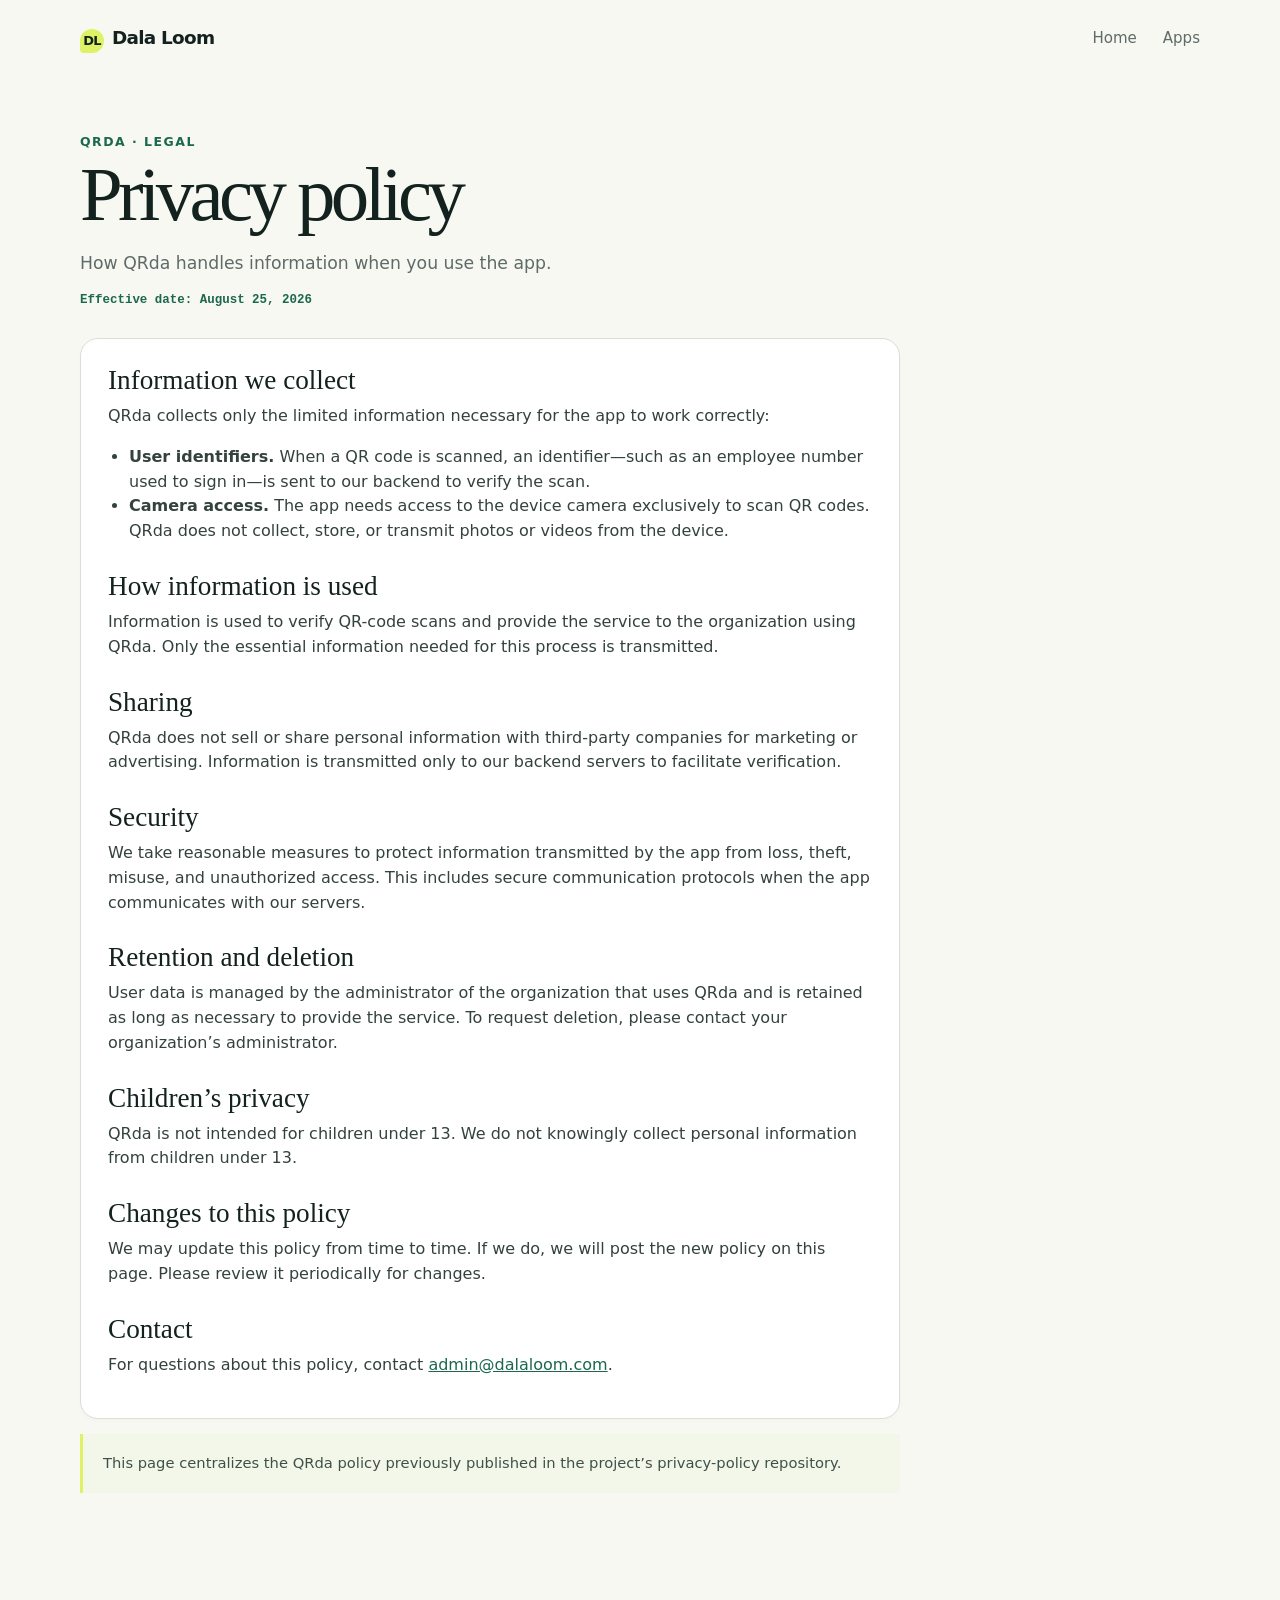
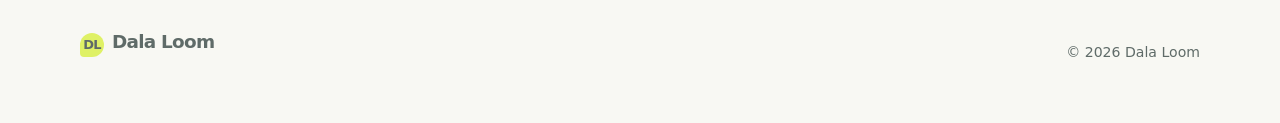
==== apps/qrda/privacy/index.html @ 0f97e1ef "Initial Dala Loom website" ====
<!doctype html><html lang="en"><head><meta charset="utf-8"><meta name="viewport" content="width=device-width,initial-scale=1"><meta name="description" content="QRda privacy policy."><title>QRda Privacy Policy — Dala Loom</title><link rel="stylesheet" href="../../../assets/styles.css"></head><body><div class="wrap"><nav class="nav"><a class="brand" href="/"><span>DL</span>Dala Loom</a><div class="nav-links"><a href="/">Home</a><a href="/apps/">Apps</a></div></nav><main class="privacy"><div class="eyebrow">QRda · Legal</div><h1>Privacy policy</h1><p class="lead">How QRda handles information when you use the app.</p><p class="number">Effective date: August 25, 2026</p><article class="policy-card"><h2>Information we collect</h2><p>QRda collects only the limited information necessary for the app to work correctly:</p><ul><li><strong>User identifiers.</strong> When a QR code is scanned, an identifier—such as an employee number used to sign in—is sent to our backend to verify the scan.</li><li><strong>Camera access.</strong> The app needs access to the device camera exclusively to scan QR codes. QRda does not collect, store, or transmit photos or videos from the device.</li></ul><h2>How information is used</h2><p>Information is used to verify QR-code scans and provide the service to the organization using QRda. Only the essential information needed for this process is transmitted.</p><h2>Sharing</h2><p>QRda does not sell or share personal information with third-party companies for marketing or advertising. Information is transmitted only to our backend servers to facilitate verification.</p><h2>Security</h2><p>We take reasonable measures to protect information transmitted by the app from loss, theft, misuse, and unauthorized access. This includes secure communication protocols when the app communicates with our servers.</p><h2>Retention and deletion</h2><p>User data is managed by the administrator of the organization that uses QRda and is retained as long as necessary to provide the service. To request deletion, please contact your organization’s administrator.</p><h2>Children’s privacy</h2><p>QRda is not intended for children under 13. We do not knowingly collect personal information from children under 13.</p><h2>Changes to this policy</h2><p>We may update this policy from time to time. If we do, we will post the new policy on this page. Please review it periodically for changes.</p><h2>Contact</h2><p>For questions about this policy, contact <span id="privacy-email">our privacy team</span>.</p></article><p class="notice">This page centralizes the QRda policy previously published in the project’s privacy-policy repository.</p></main><footer class="footer"><div class="footer-inner"><a class="brand" href="/"><span>DL</span>Dala Loom</a><p>© 2026 Dala Loom</p></div></footer></div><script>const n=String.fromCharCode(97,100,109,105,110),d=String.fromCharCode(100,97,108,97,108,111,111,109,46,99,111,109),e=n+'@'+d,a=document.createElement('a');a.href='mailto:'+e;a.textContent=e;a.style.cssText='color:#1b684c;text-decoration:underline';document.getElementById('privacy-email').replaceChildren(a);</script></body></html>
---- assets/styles.css ----
:root{--ink:#13221f;--muted:#5f6b68;--paper:#f8f8f3;--line:#d9ded7;--green:#1b684c;--lime:#dff165;--card:#fff;--shadow:0 18px 45px rgba(19,34,31,.08)}*{box-sizing:border-box}html{scroll-behavior:smooth}body{margin:0;background:var(--paper);color:var(--ink);font:16px/1.55 Inter,ui-sans-serif,system-ui,-apple-system,BlinkMacSystemFont,"Segoe UI",sans-serif}a{color:inherit;text-decoration:none}.wrap{width:min(1120px,calc(100% - 40px));margin:auto}.nav{display:flex;align-items:center;justify-content:space-between;padding:24px 0}.brand{font-size:1.15rem;font-weight:800;letter-spacing:-.04em}.brand span{display:inline-grid;place-items:center;width:24px;height:24px;margin-right:8px;border-radius:50% 50% 50% 4px;background:var(--lime);font-size:13px;vertical-align:-1px}.nav-links{display:flex;gap:26px;color:var(--muted);font-size:.94rem}.nav-links a:hover,.nav-links a[aria-current=page]{color:var(--green)}.eyebrow{color:var(--green);font-size:.78rem;font-weight:800;letter-spacing:.12em;text-transform:uppercase}.hero{padding:90px 0 110px}.hero-grid{display:grid;grid-template-columns:1.15fr .85fr;gap:60px;align-items:end}.hero h1{max-width:760px;margin:16px 0 24px;font-family:Georgia,serif;font-size:clamp(3.25rem,7vw,6.6rem);font-weight:400;letter-spacing:-.065em;line-height:.95}.hero p{max-width:580px;color:var(--muted);font-size:1.13rem}.mark{min-height:330px;position:relative;overflow:hidden;border-radius:28px;background:var(--green)}.mark:before,.mark:after{position:absolute;content:"";border:1px solid rgba(255,255,255,.42);border-radius:50%}.mark:before{width:370px;height:370px;right:-85px;top:-105px}.mark:after{width:260px;height:260px;left:-80px;bottom:-130px}.mark i{position:absolute;right:39px;bottom:35px;color:var(--lime);font:400 9rem/.8 Georgia,serif}.button{display:inline-flex;align-items:center;gap:10px;margin-top:18px;padding:12px 18px;border-radius:999px;background:var(--green);color:white;font-weight:700;font-size:.92rem}.button:hover{background:#11523a}.section{padding:82px 0;border-top:1px solid var(--line)}.section-head{display:flex;justify-content:space-between;gap:30px;align-items:baseline;margin-bottom:34px}.section h2{margin:8px 0 0;font:400 clamp(2.25rem,4vw,3.5rem)/1 Georgia,serif;letter-spacing:-.05em}.section-intro{max-width:390px;color:var(--muted)}.values{display:grid;grid-template-columns:repeat(3,1fr);gap:18px}.value,.product,.policy-card{background:var(--card);border:1px solid var(--line);border-radius:18px;padding:27px;box-shadow:0 2px 5px rgba(20,30,20,.02)}.value b{display:block;margin-bottom:8px;font-size:1.08rem}.value p,.product p{margin:0;color:var(--muted)}.number{color:var(--green);font:700 .78rem/1 monospace}.product-grid{display:grid;grid-template-columns:repeat(2,1fr);gap:18px}.product{min-height:280px;display:flex;flex-direction:column;justify-content:space-between}.product.featured{background:var(--green);color:white}.product.featured p{color:#d4e2dc}.product .tag{font-size:.78rem;font-weight:800;letter-spacing:.08em;text-transform:uppercase;color:var(--green)}.featured .tag{color:var(--lime)}.product h3{margin:12px 0 8px;font:400 2.4rem/1 Georgia,serif;letter-spacing:-.05em}.arrow{font-size:1.5rem}.footer{padding:30px 0 45px;color:var(--muted);font-size:.88rem}.footer-inner{display:flex;justify-content:space-between;gap:20px}.page-head{padding:65px 0 58px;border-top:1px solid var(--line)}.page-head h1{margin:10px 0 0;font:400 clamp(3rem,6vw,5rem)/.95 Georgia,serif;letter-spacing:-.06em}.page-head p{max-width:600px;color:var(--muted);font-size:1.08rem}.product-page{padding:65px 0 90px}.product-lead{display:grid;grid-template-columns:1.1fr .9fr;gap:40px;padding:42px;border-radius:24px;background:var(--green);color:white}.product-lead h1{font:400 clamp(3rem,6vw,5.5rem)/.88 Georgia,serif;letter-spacing:-.07em;margin:13px 0}.product-lead p{max-width:460px;color:#d8e5df}.fact{border-top:1px solid rgba(255,255,255,.3);padding:14px 0}.fact span{display:block;color:var(--lime);font-size:.76rem;font-weight:800;letter-spacing:.1em;text-transform:uppercase}.fact b{font-size:1.03rem}.privacy{padding:55px 0 90px;max-width:820px}.privacy h1{margin:8px 0;font:400 clamp(3rem,6vw,5rem)/.95 Georgia,serif;letter-spacing:-.06em}.privacy .lead{color:var(--muted);font-size:1.08rem}.policy-card{margin-top:32px}.policy-card h2{margin:28px 0 8px;font:400 1.7rem/1.1 Georgia,serif}.policy-card h2:first-child{margin-top:0}.policy-card p{margin:0 0 14px;color:#34423e}.policy-card ul{padding-left:21px;color:#34423e}.notice{padding:18px 20px;border-left:3px solid var(--lime);background:#f3f7e9;color:#405049;font-size:.92rem}@media(max-width:720px){.wrap{width:min(100% - 32px,1120px)}.nav{padding:18px 0}.nav-links{gap:14px;font-size:.83rem}.hero{padding:60px 0 72px}.hero-grid,.product-lead{grid-template-columns:1fr;gap:30px}.mark{min-height:220px}.values,.product-grid{grid-template-columns:1fr}.section{padding:58px 0}.section-head{display:block}.footer-inner{display:block}.footer-inner p{margin:4px 0}.product-lead{padding:28px}.page-head{padding:50px 0}.privacy{padding-top:40px}}
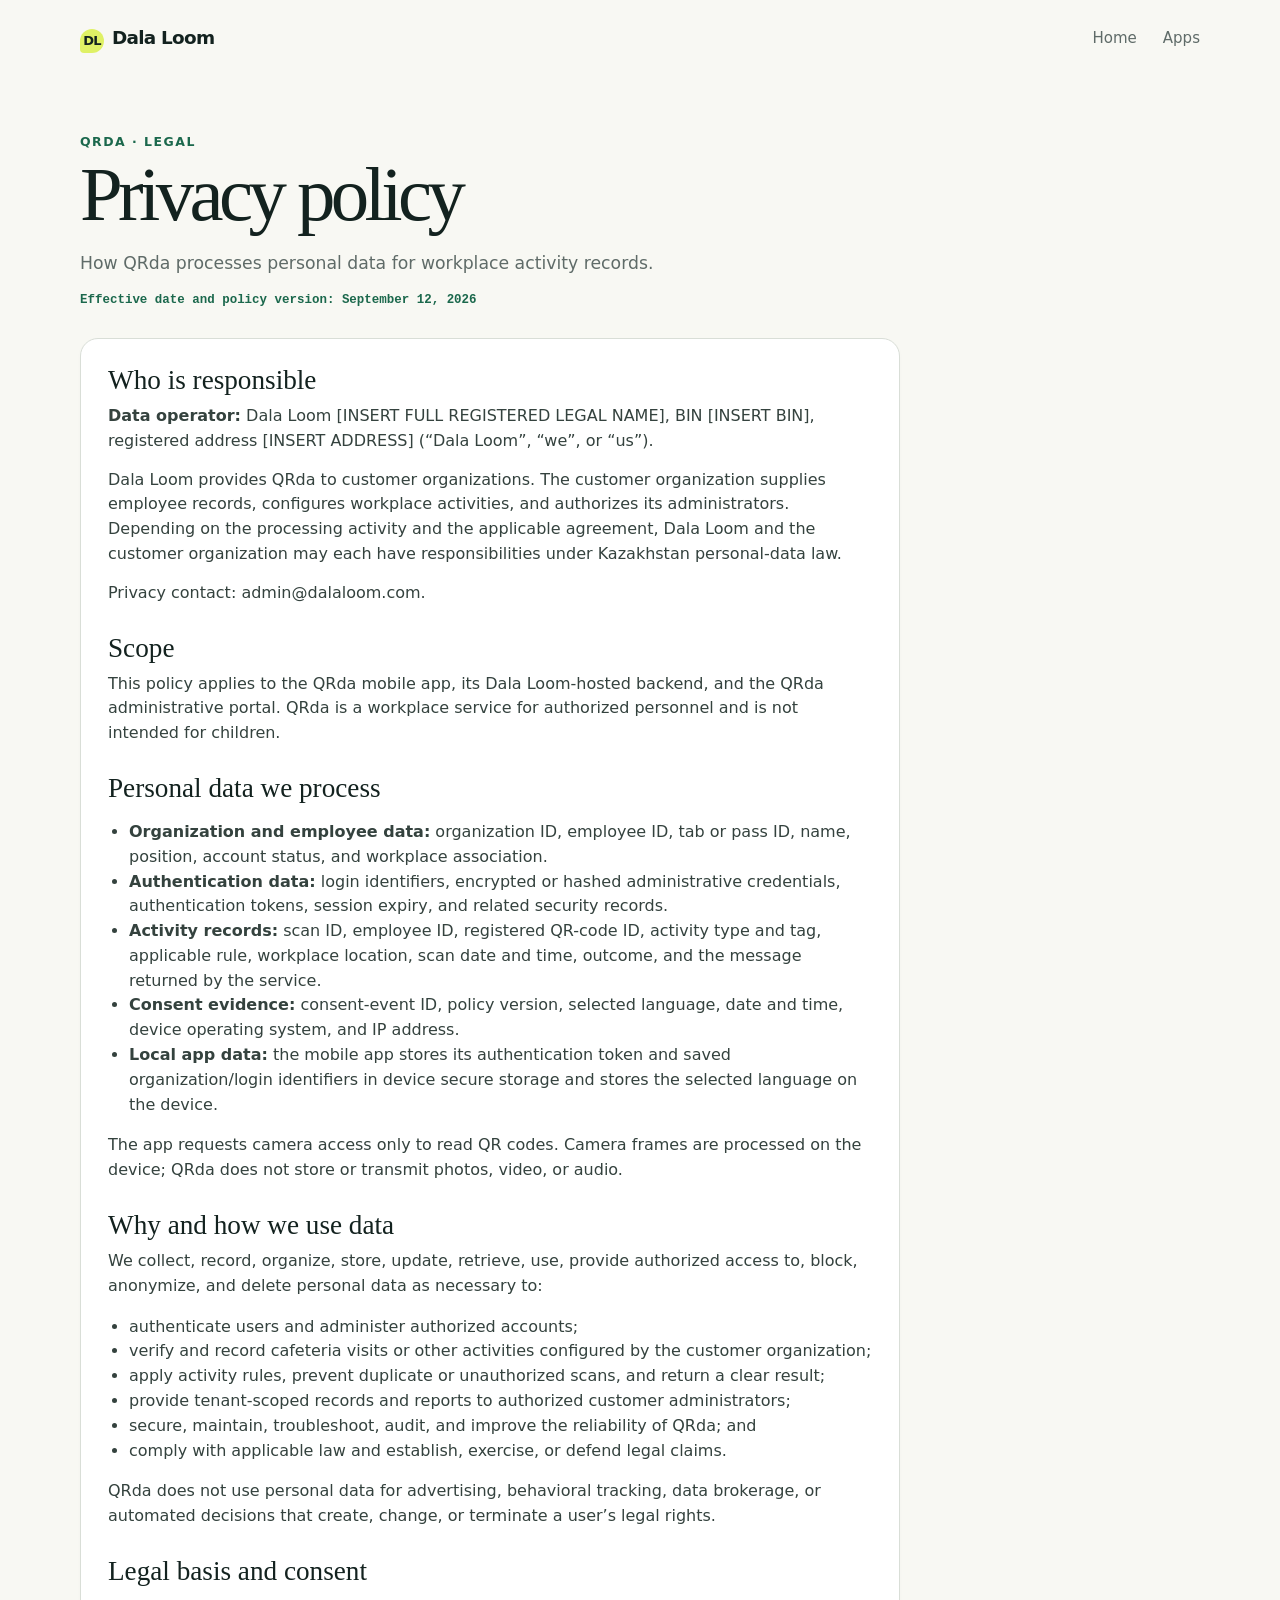
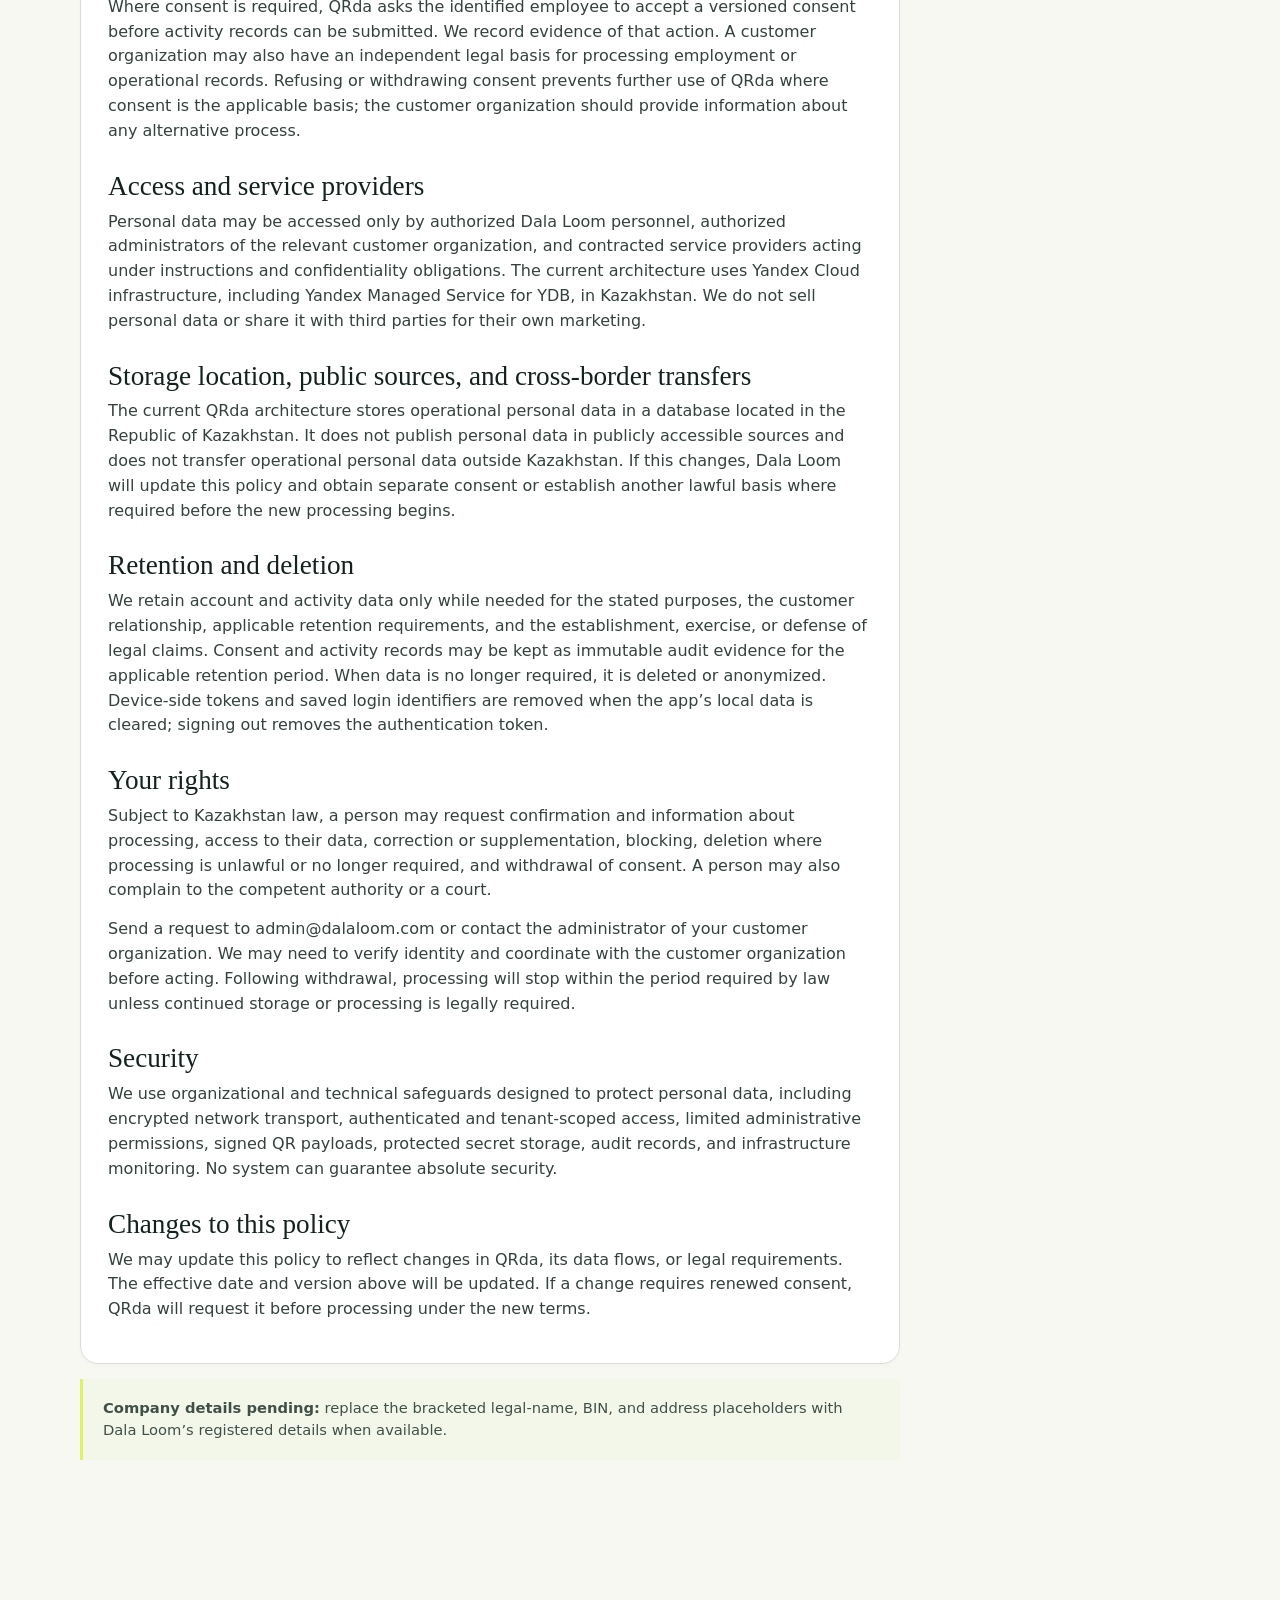
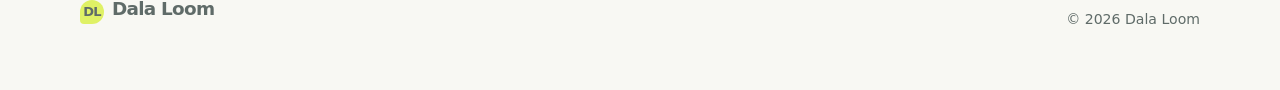
==== commit 5fcd7a56: "Update QRda privacy policy for Dala Loom" ====
--- a/apps/qrda/privacy/index.html
+++ b/apps/qrda/privacy/index.html
@@ -1 +1,81 @@
-<!doctype html><html lang="en"><head><meta charset="utf-8"><meta name="viewport" content="width=device-width,initial-scale=1"><meta name="description" content="QRda privacy policy."><title>QRda Privacy Policy — Dala Loom</title><link rel="stylesheet" href="../../../assets/styles.css"></head><body><div class="wrap"><nav class="nav"><a class="brand" href="/"><span>DL</span>Dala Loom</a><div class="nav-links"><a href="/">Home</a><a href="/apps/">Apps</a></div></nav><main class="privacy"><div class="eyebrow">QRda · Legal</div><h1>Privacy policy</h1><p class="lead">How QRda handles information when you use the app.</p><p class="number">Effective date: August 25, 2026</p><article class="policy-card"><h2>Information we collect</h2><p>QRda collects only the limited information necessary for the app to work correctly:</p><ul><li><strong>User identifiers.</strong> When a QR code is scanned, an identifier—such as an employee number used to sign in—is sent to our backend to verify the scan.</li><li><strong>Camera access.</strong> The app needs access to the device camera exclusively to scan QR codes. QRda does not collect, store, or transmit photos or videos from the device.</li></ul><h2>How information is used</h2><p>Information is used to verify QR-code scans and provide the service to the organization using QRda. Only the essential information needed for this process is transmitted.</p><h2>Sharing</h2><p>QRda does not sell or share personal information with third-party companies for marketing or advertising. Information is transmitted only to our backend servers to facilitate verification.</p><h2>Security</h2><p>We take reasonable measures to protect information transmitted by the app from loss, theft, misuse, and unauthorized access. This includes secure communication protocols when the app communicates with our servers.</p><h2>Retention and deletion</h2><p>User data is managed by the administrator of the organization that uses QRda and is retained as long as necessary to provide the service. To request deletion, please contact your organization’s administrator.</p><h2>Children’s privacy</h2><p>QRda is not intended for children under 13. We do not knowingly collect personal information from children under 13.</p><h2>Changes to this policy</h2><p>We may update this policy from time to time. If we do, we will post the new policy on this page. Please review it periodically for changes.</p><h2>Contact</h2><p>For questions about this policy, contact <span id="privacy-email">our privacy team</span>.</p></article><p class="notice">This page centralizes the QRda policy previously published in the project’s privacy-policy repository.</p></main><footer class="footer"><div class="footer-inner"><a class="brand" href="/"><span>DL</span>Dala Loom</a><p>© 2026 Dala Loom</p></div></footer></div><script>const n=String.fromCharCode(97,100,109,105,110),d=String.fromCharCode(100,97,108,97,108,111,111,109,46,99,111,109),e=n+'@'+d,a=document.createElement('a');a.href='mailto:'+e;a.textContent=e;a.style.cssText='color:#1b684c;text-decoration:underline';document.getElementById('privacy-email').replaceChildren(a);</script></body></html>
+<!doctype html>
+<html lang="en">
+<head>
+  <meta charset="utf-8">
+  <meta name="viewport" content="width=device-width,initial-scale=1">
+  <meta name="description" content="QRda privacy policy.">
+  <title>QRda Privacy Policy — Dala Loom</title>
+  <link rel="stylesheet" href="../../../assets/styles.css">
+</head>
+<body>
+  <div class="wrap">
+    <nav class="nav">
+      <a class="brand" href="/"><span>DL</span>Dala Loom</a>
+      <div class="nav-links"><a href="/">Home</a><a href="/apps/">Apps</a></div>
+    </nav>
+    <main class="privacy">
+      <div class="eyebrow">QRda · Legal</div>
+      <h1>Privacy policy</h1>
+      <p class="lead">How QRda processes personal data for workplace activity records.</p>
+      <p class="number">Effective date and policy version: September 12, 2026</p>
+      <article class="policy-card">
+        <h2>Who is responsible</h2>
+        <p><strong>Data operator:</strong> Dala Loom [INSERT FULL REGISTERED LEGAL NAME], BIN [INSERT BIN], registered address [INSERT ADDRESS] (“Dala Loom”, “we”, or “us”).</p>
+        <p>Dala Loom provides QRda to customer organizations. The customer organization supplies employee records, configures workplace activities, and authorizes its administrators. Depending on the processing activity and the applicable agreement, Dala Loom and the customer organization may each have responsibilities under Kazakhstan personal-data law.</p>
+        <p>Privacy contact: <a href="mailto:admin@dalaloom.com">admin@dalaloom.com</a>.</p>
+
+        <h2>Scope</h2>
+        <p>This policy applies to the QRda mobile app, its Dala Loom-hosted backend, and the QRda administrative portal. QRda is a workplace service for authorized personnel and is not intended for children.</p>
+
+        <h2>Personal data we process</h2>
+        <ul>
+          <li><strong>Organization and employee data:</strong> organization ID, employee ID, tab or pass ID, name, position, account status, and workplace association.</li>
+          <li><strong>Authentication data:</strong> login identifiers, encrypted or hashed administrative credentials, authentication tokens, session expiry, and related security records.</li>
+          <li><strong>Activity records:</strong> scan ID, employee ID, registered QR-code ID, activity type and tag, applicable rule, workplace location, scan date and time, outcome, and the message returned by the service.</li>
+          <li><strong>Consent evidence:</strong> consent-event ID, policy version, selected language, date and time, device operating system, and IP address.</li>
+          <li><strong>Local app data:</strong> the mobile app stores its authentication token and saved organization/login identifiers in device secure storage and stores the selected language on the device.</li>
+        </ul>
+        <p>The app requests camera access only to read QR codes. Camera frames are processed on the device; QRda does not store or transmit photos, video, or audio.</p>
+
+        <h2>Why and how we use data</h2>
+        <p>We collect, record, organize, store, update, retrieve, use, provide authorized access to, block, anonymize, and delete personal data as necessary to:</p>
+        <ul>
+          <li>authenticate users and administer authorized accounts;</li>
+          <li>verify and record cafeteria visits or other activities configured by the customer organization;</li>
+          <li>apply activity rules, prevent duplicate or unauthorized scans, and return a clear result;</li>
+          <li>provide tenant-scoped records and reports to authorized customer administrators;</li>
+          <li>secure, maintain, troubleshoot, audit, and improve the reliability of QRda; and</li>
+          <li>comply with applicable law and establish, exercise, or defend legal claims.</li>
+        </ul>
+        <p>QRda does not use personal data for advertising, behavioral tracking, data brokerage, or automated decisions that create, change, or terminate a user’s legal rights.</p>
+
+        <h2>Legal basis and consent</h2>
+        <p>Where consent is required, QRda asks the identified employee to accept a versioned consent before activity records can be submitted. We record evidence of that action. A customer organization may also have an independent legal basis for processing employment or operational records. Refusing or withdrawing consent prevents further use of QRda where consent is the applicable basis; the customer organization should provide information about any alternative process.</p>
+
+        <h2>Access and service providers</h2>
+        <p>Personal data may be accessed only by authorized Dala Loom personnel, authorized administrators of the relevant customer organization, and contracted service providers acting under instructions and confidentiality obligations. The current architecture uses Yandex Cloud infrastructure, including Yandex Managed Service for YDB, in Kazakhstan. We do not sell personal data or share it with third parties for their own marketing.</p>
+
+        <h2>Storage location, public sources, and cross-border transfers</h2>
+        <p>The current QRda architecture stores operational personal data in a database located in the Republic of Kazakhstan. It does not publish personal data in publicly accessible sources and does not transfer operational personal data outside Kazakhstan. If this changes, Dala Loom will update this policy and obtain separate consent or establish another lawful basis where required before the new processing begins.</p>
+
+        <h2>Retention and deletion</h2>
+        <p>We retain account and activity data only while needed for the stated purposes, the customer relationship, applicable retention requirements, and the establishment, exercise, or defense of legal claims. Consent and activity records may be kept as immutable audit evidence for the applicable retention period. When data is no longer required, it is deleted or anonymized. Device-side tokens and saved login identifiers are removed when the app’s local data is cleared; signing out removes the authentication token.</p>
+
+        <h2>Your rights</h2>
+        <p>Subject to Kazakhstan law, a person may request confirmation and information about processing, access to their data, correction or supplementation, blocking, deletion where processing is unlawful or no longer required, and withdrawal of consent. A person may also complain to the competent authority or a court.</p>
+        <p>Send a request to <a href="mailto:admin@dalaloom.com">admin@dalaloom.com</a> or contact the administrator of your customer organization. We may need to verify identity and coordinate with the customer organization before acting. Following withdrawal, processing will stop within the period required by law unless continued storage or processing is legally required.</p>
+
+        <h2>Security</h2>
+        <p>We use organizational and technical safeguards designed to protect personal data, including encrypted network transport, authenticated and tenant-scoped access, limited administrative permissions, signed QR payloads, protected secret storage, audit records, and infrastructure monitoring. No system can guarantee absolute security.</p>
+
+        <h2>Changes to this policy</h2>
+        <p>We may update this policy to reflect changes in QRda, its data flows, or legal requirements. The effective date and version above will be updated. If a change requires renewed consent, QRda will request it before processing under the new terms.</p>
+      </article>
+      <p class="notice"><strong>Company details pending:</strong> replace the bracketed legal-name, BIN, and address placeholders with Dala Loom’s registered details when available.</p>
+    </main>
+    <footer class="footer">
+      <div class="footer-inner"><a class="brand" href="/"><span>DL</span>Dala Loom</a><p>© 2026 Dala Loom</p></div>
+    </footer>
+  </div>
+</body>
+</html>
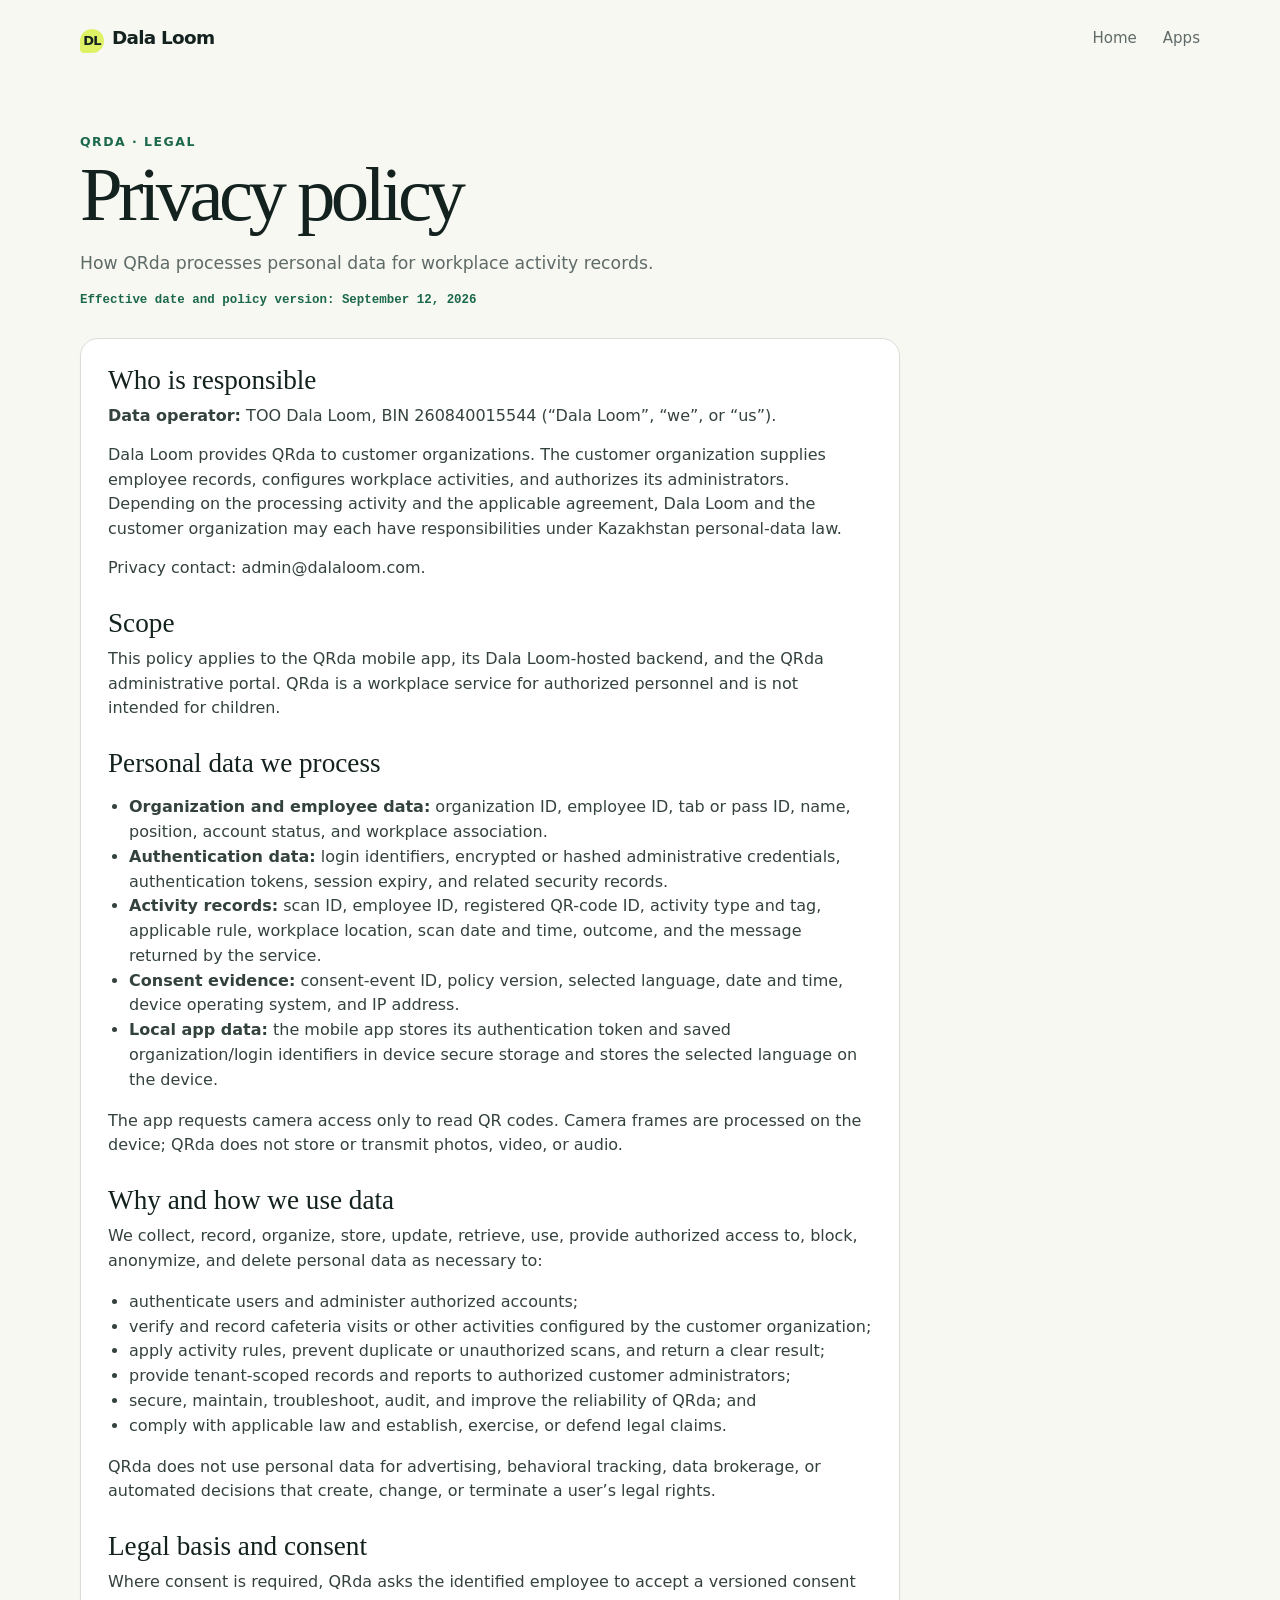
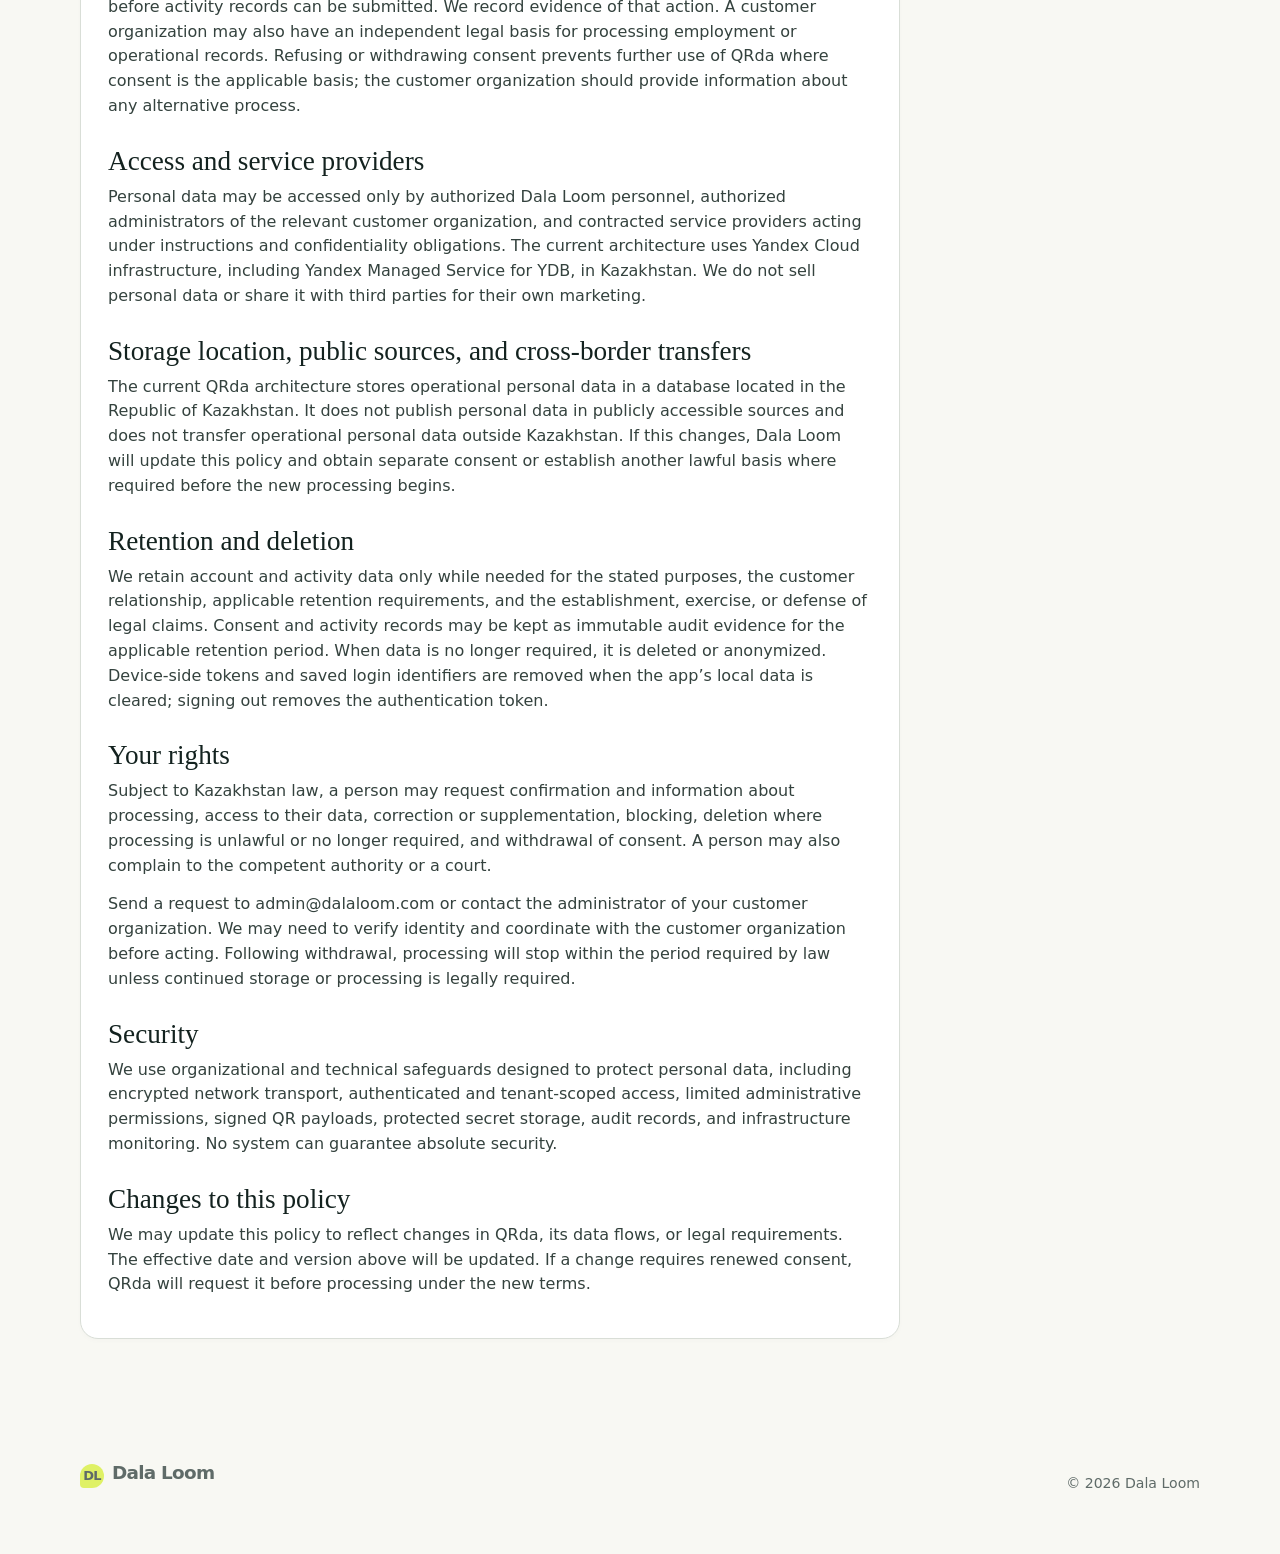
==== commit 2d5e723e: "Add Dala Loom legal details to QRda policy" ====
--- a/apps/qrda/privacy/index.html
+++ b/apps/qrda/privacy/index.html
@@ -20,7 +20,7 @@
       <p class="number">Effective date and policy version: September 12, 2026</p>
       <article class="policy-card">
         <h2>Who is responsible</h2>
-        <p><strong>Data operator:</strong> Dala Loom [INSERT FULL REGISTERED LEGAL NAME], BIN [INSERT BIN], registered address [INSERT ADDRESS] (“Dala Loom”, “we”, or “us”).</p>
+        <p><strong>Data operator:</strong> ТОО Dala Loom, BIN 260840015544 (“Dala Loom”, “we”, or “us”).</p>
         <p>Dala Loom provides QRda to customer organizations. The customer organization supplies employee records, configures workplace activities, and authorizes its administrators. Depending on the processing activity and the applicable agreement, Dala Loom and the customer organization may each have responsibilities under Kazakhstan personal-data law.</p>
         <p>Privacy contact: <a href="mailto:admin@dalaloom.com">admin@dalaloom.com</a>.</p>
 
@@ -71,7 +71,6 @@
         <h2>Changes to this policy</h2>
         <p>We may update this policy to reflect changes in QRda, its data flows, or legal requirements. The effective date and version above will be updated. If a change requires renewed consent, QRda will request it before processing under the new terms.</p>
       </article>
-      <p class="notice"><strong>Company details pending:</strong> replace the bracketed legal-name, BIN, and address placeholders with Dala Loom’s registered details when available.</p>
     </main>
     <footer class="footer">
       <div class="footer-inner"><a class="brand" href="/"><span>DL</span>Dala Loom</a><p>© 2026 Dala Loom</p></div>
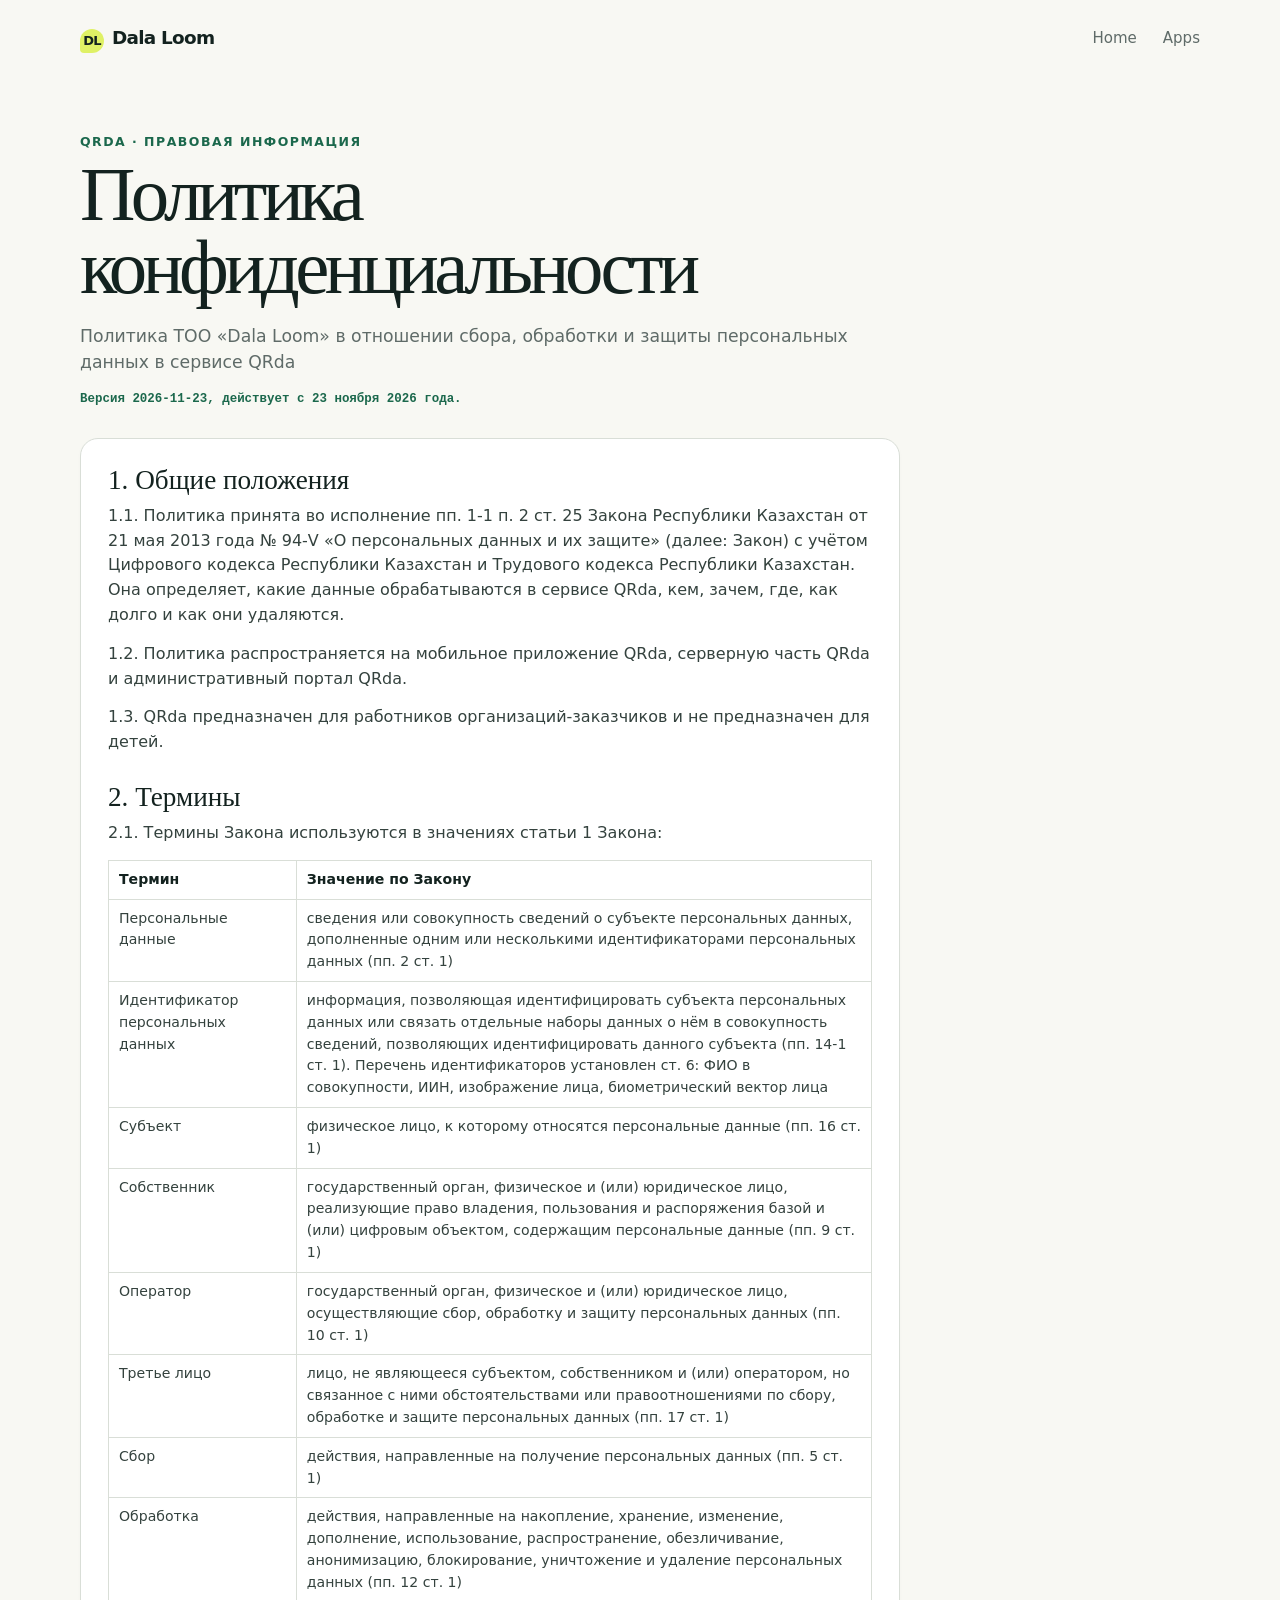
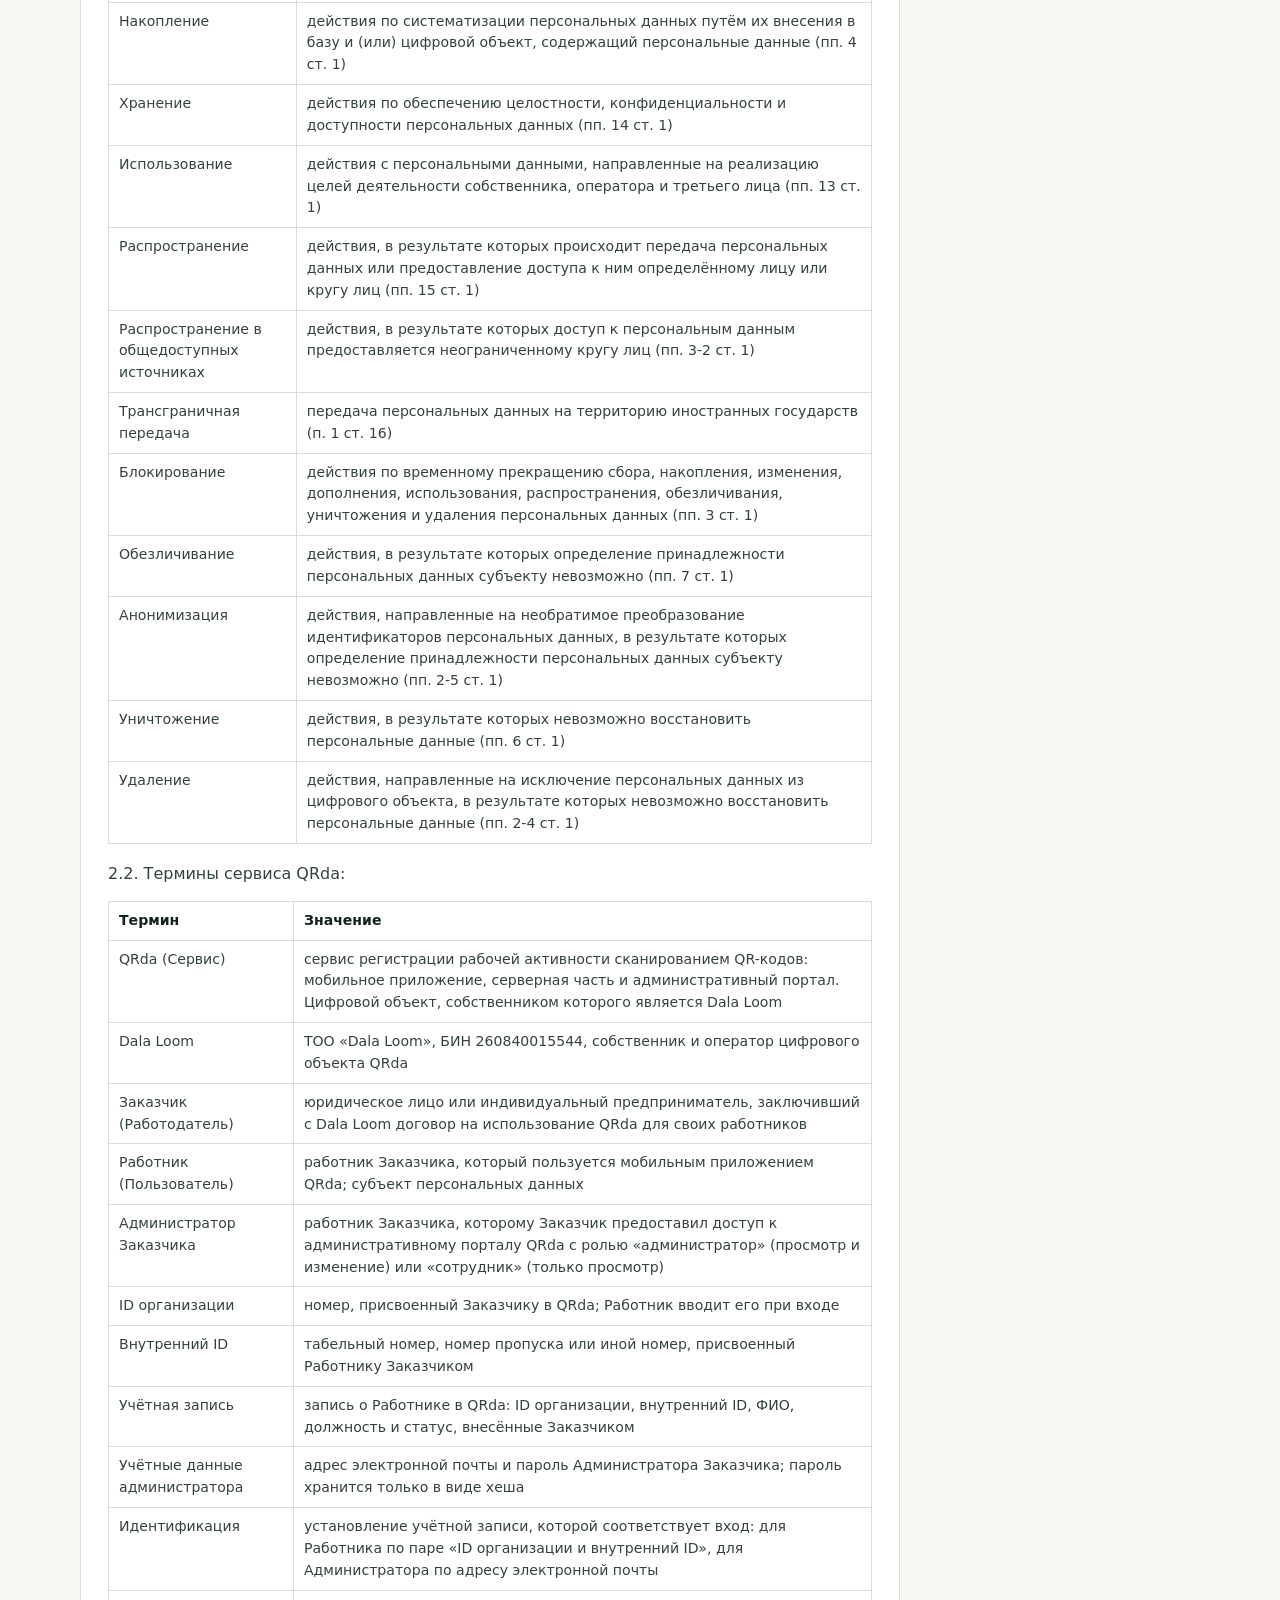
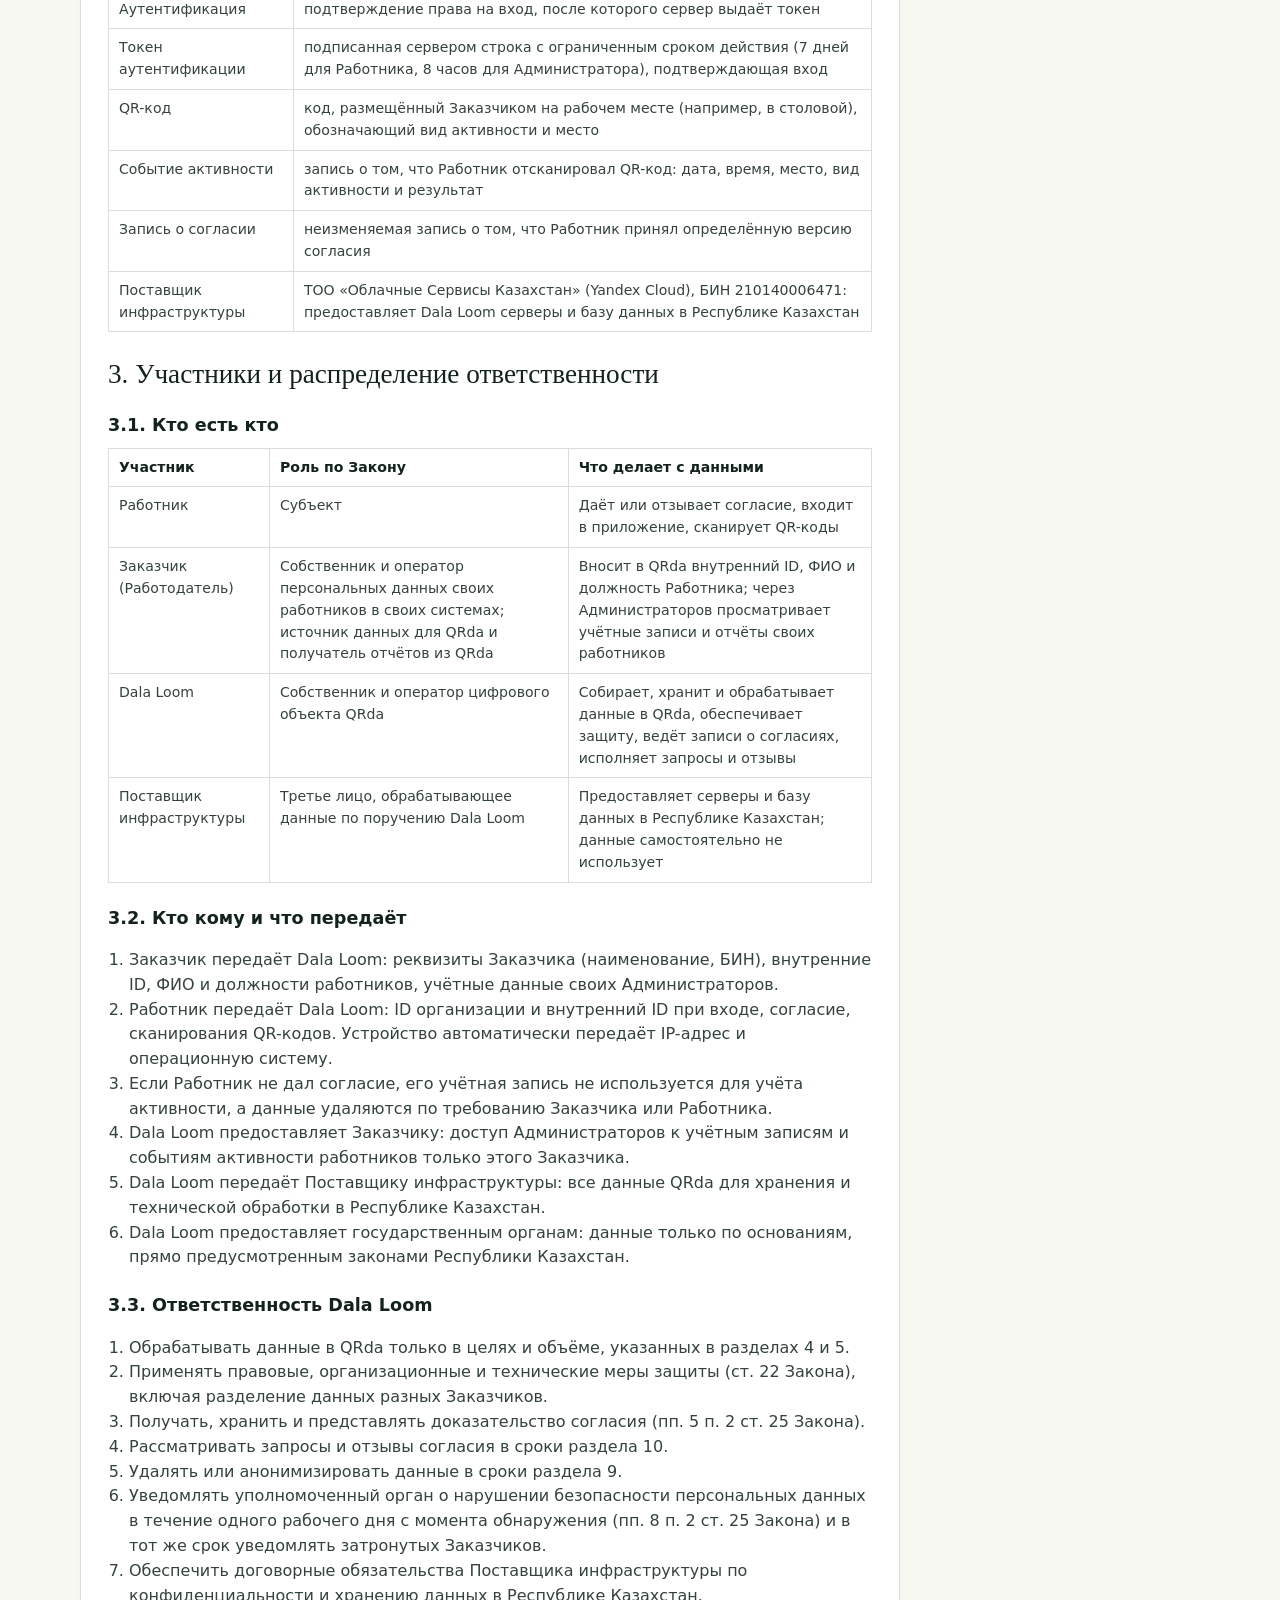
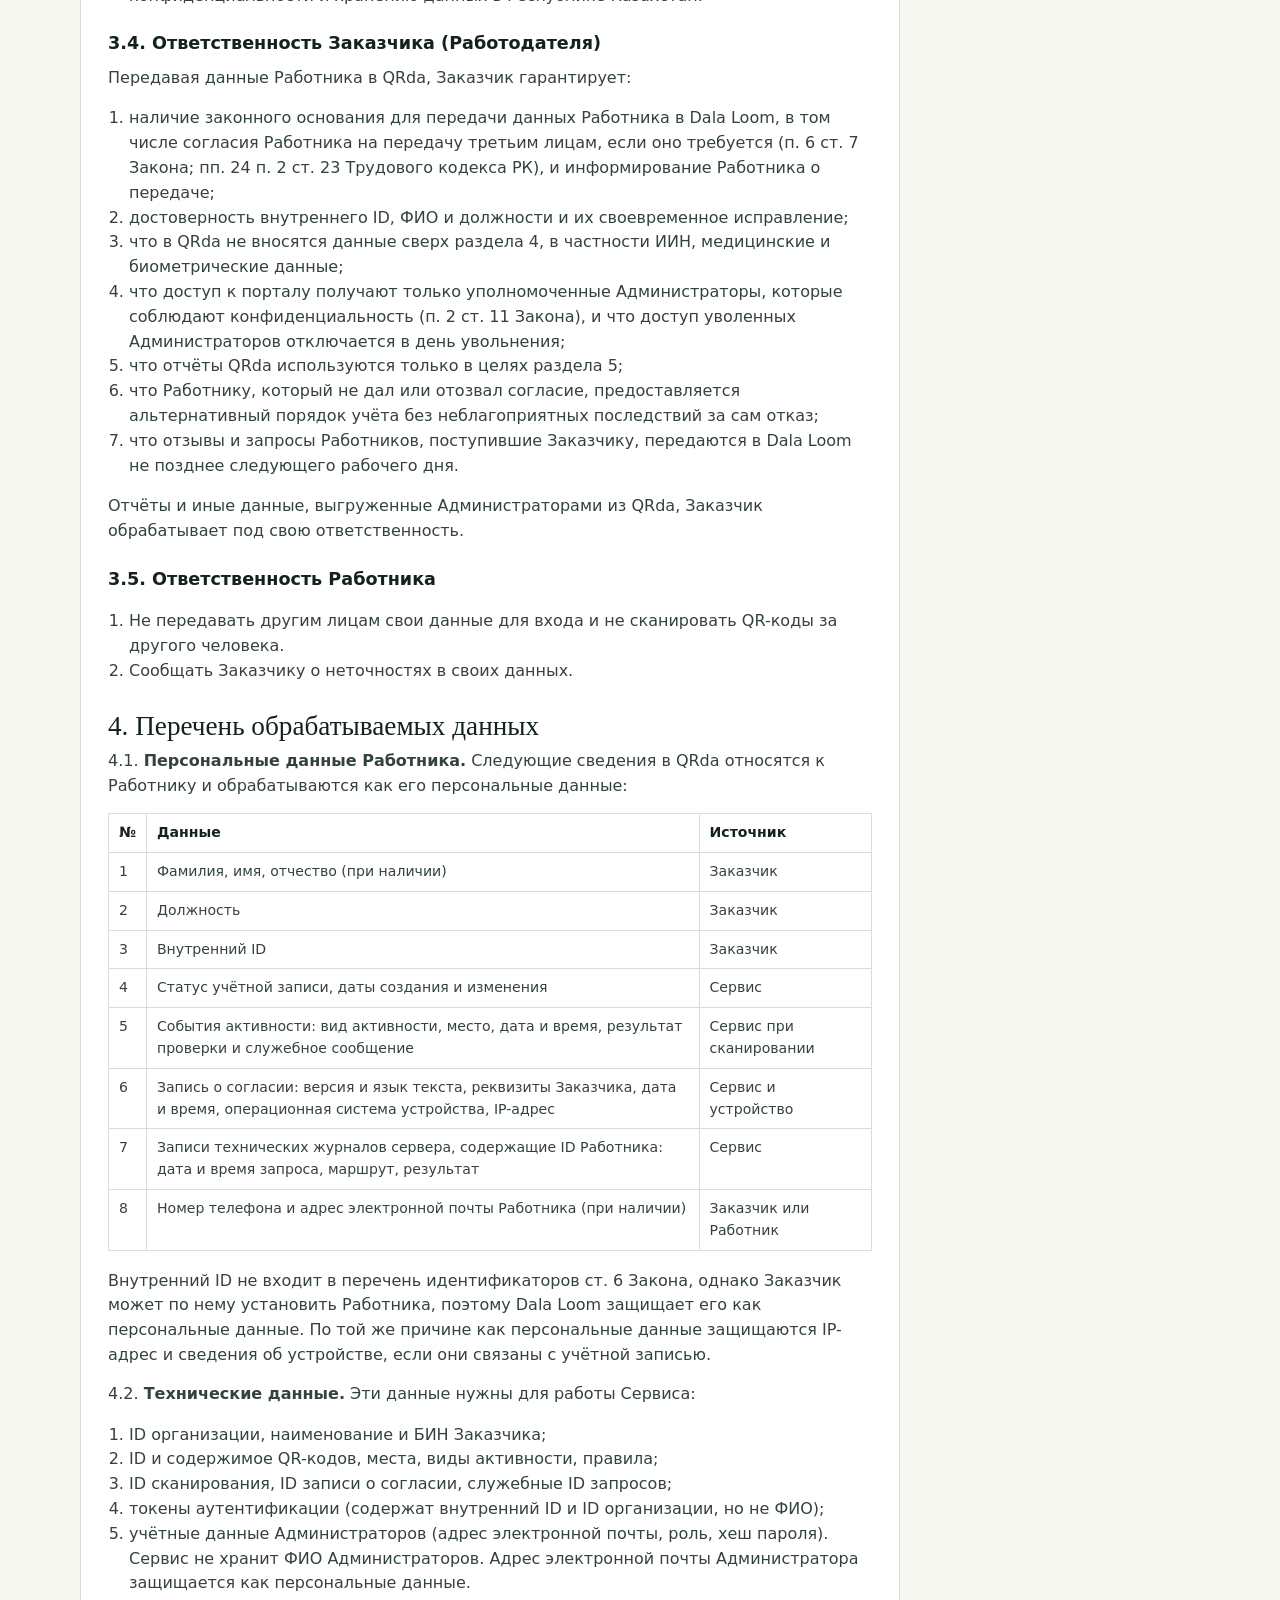
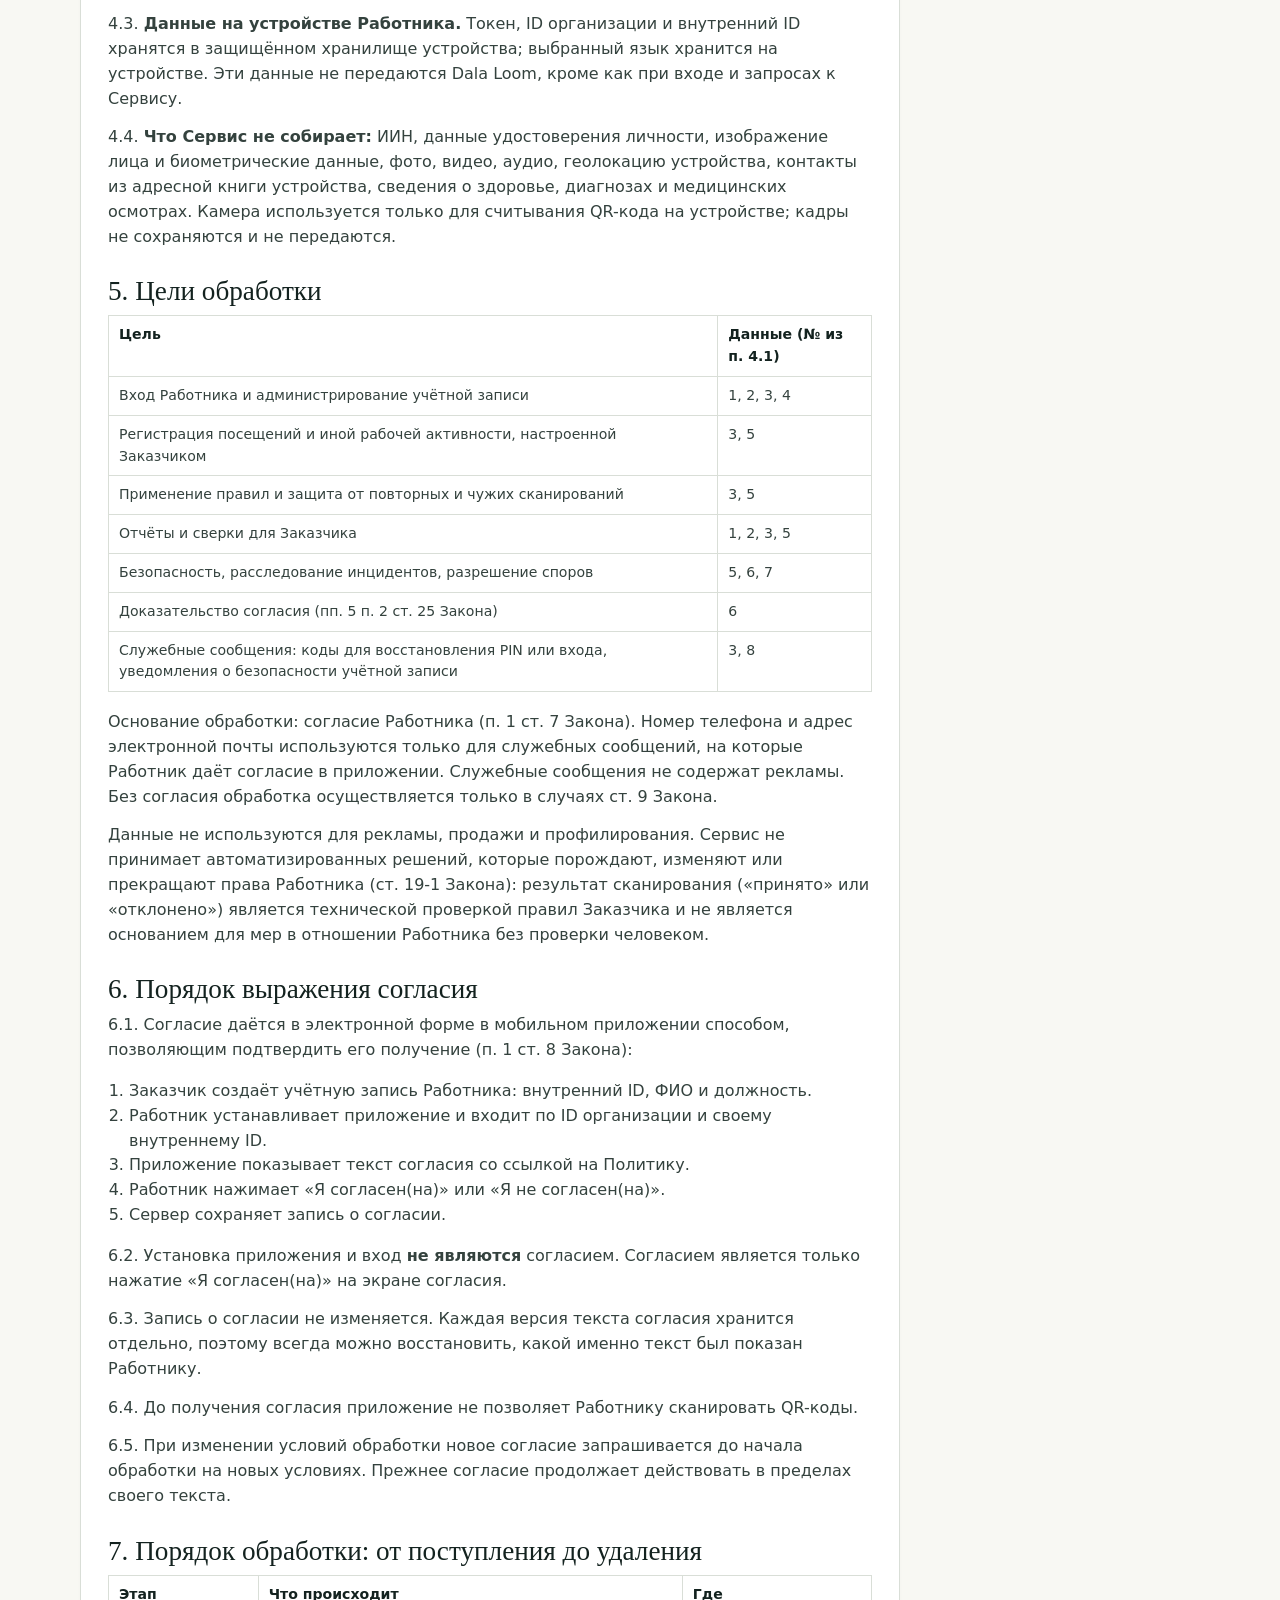
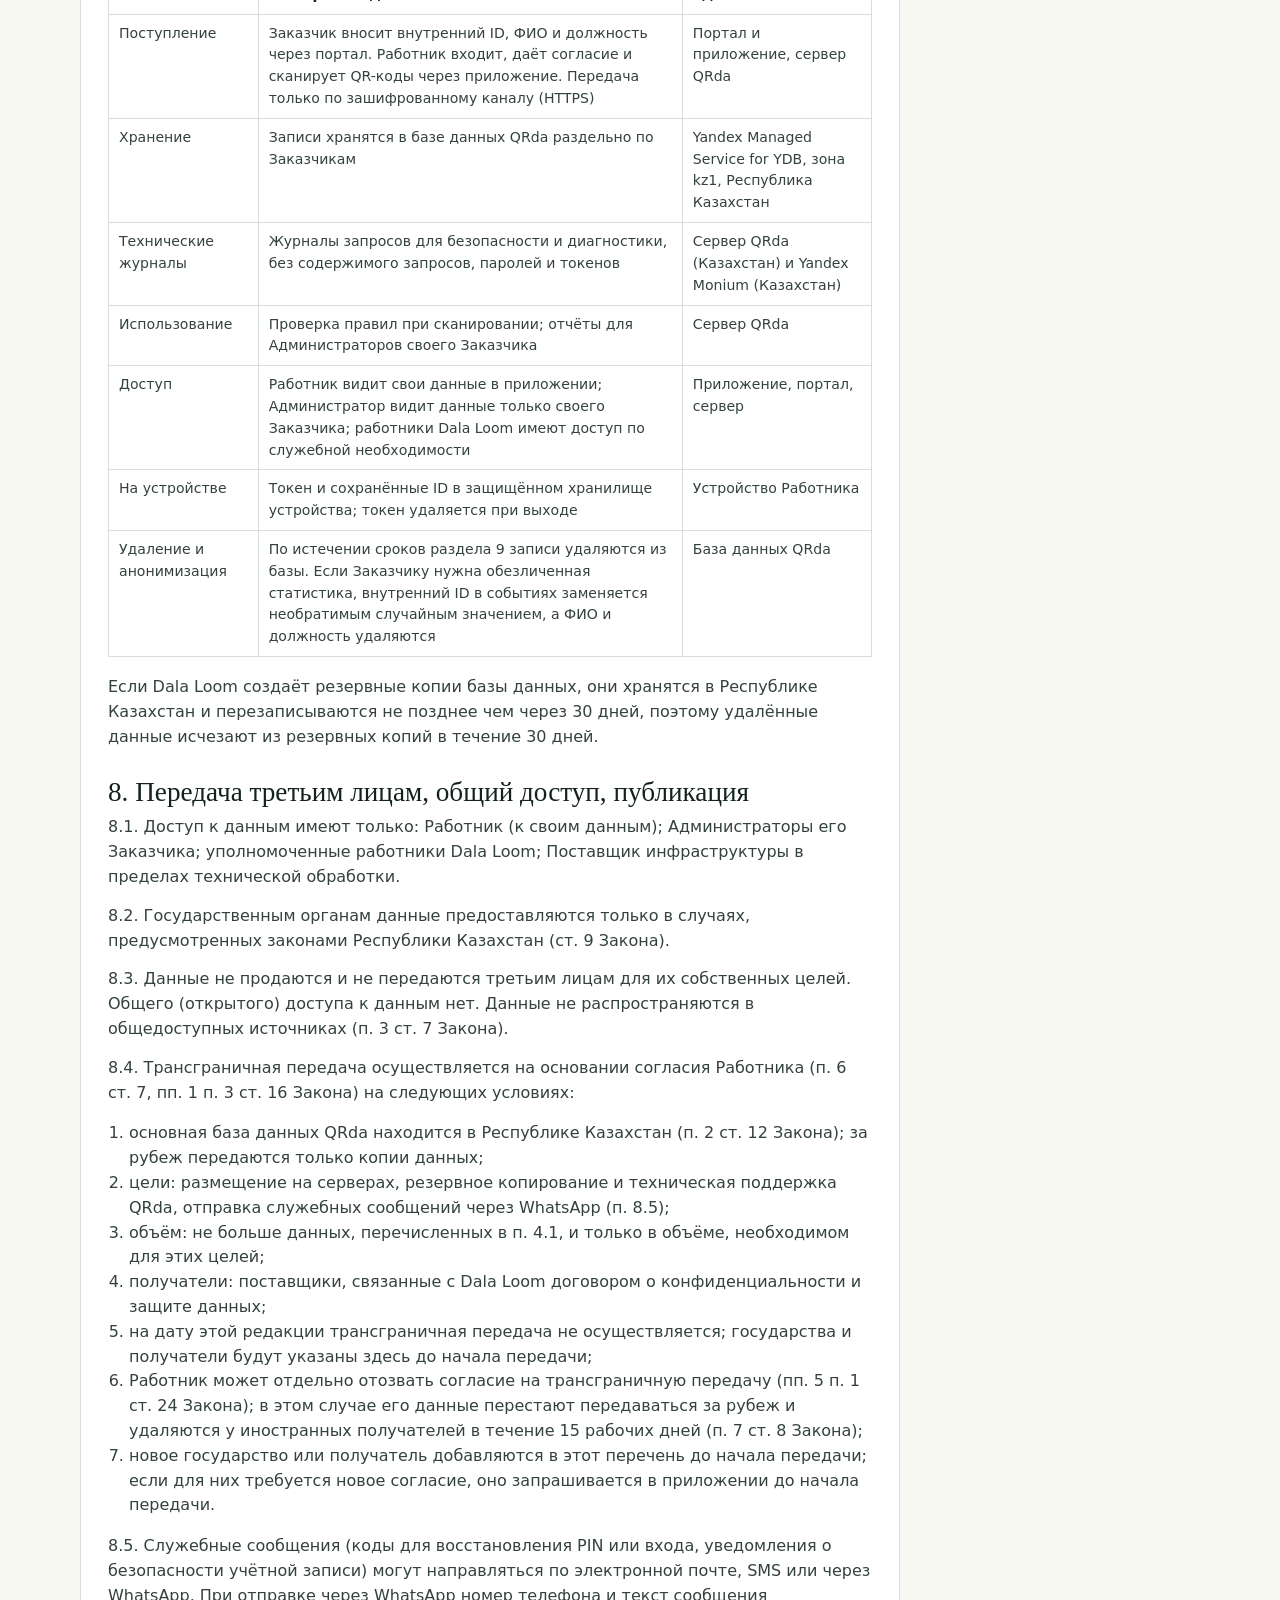
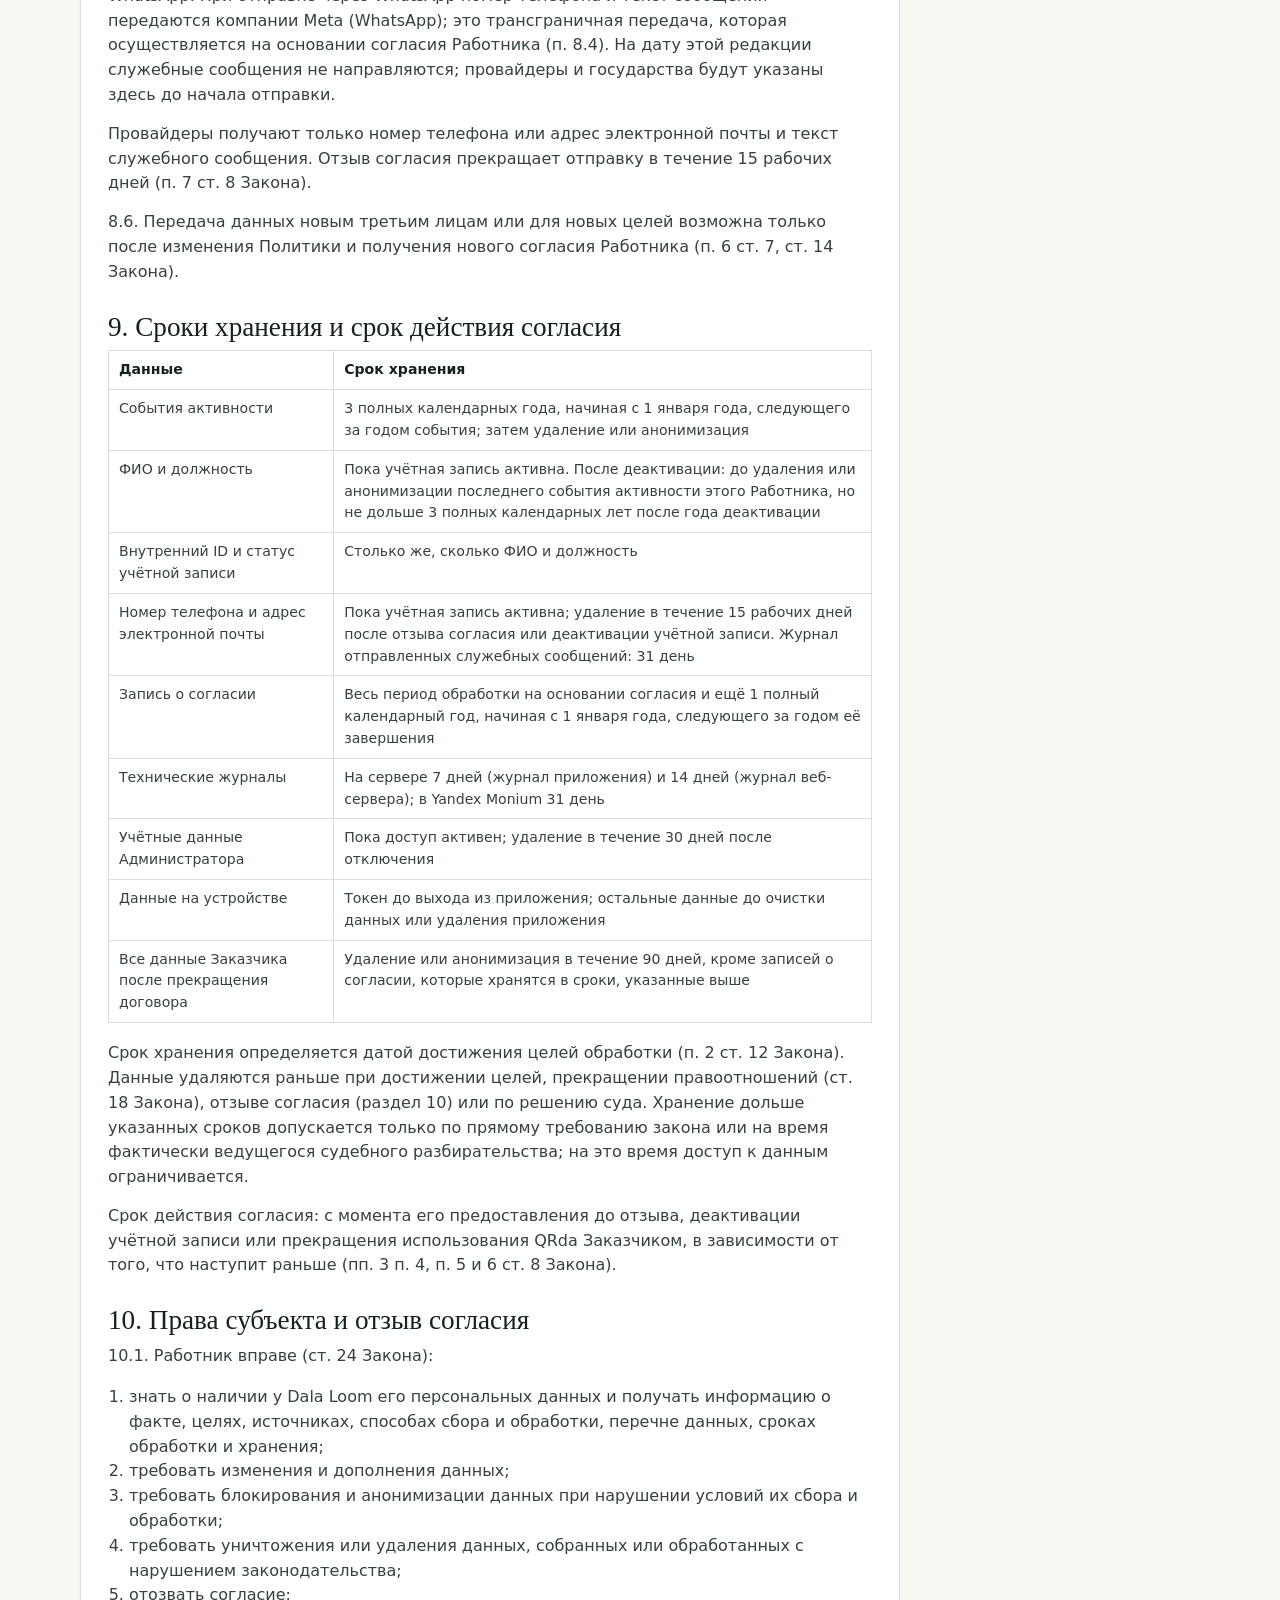
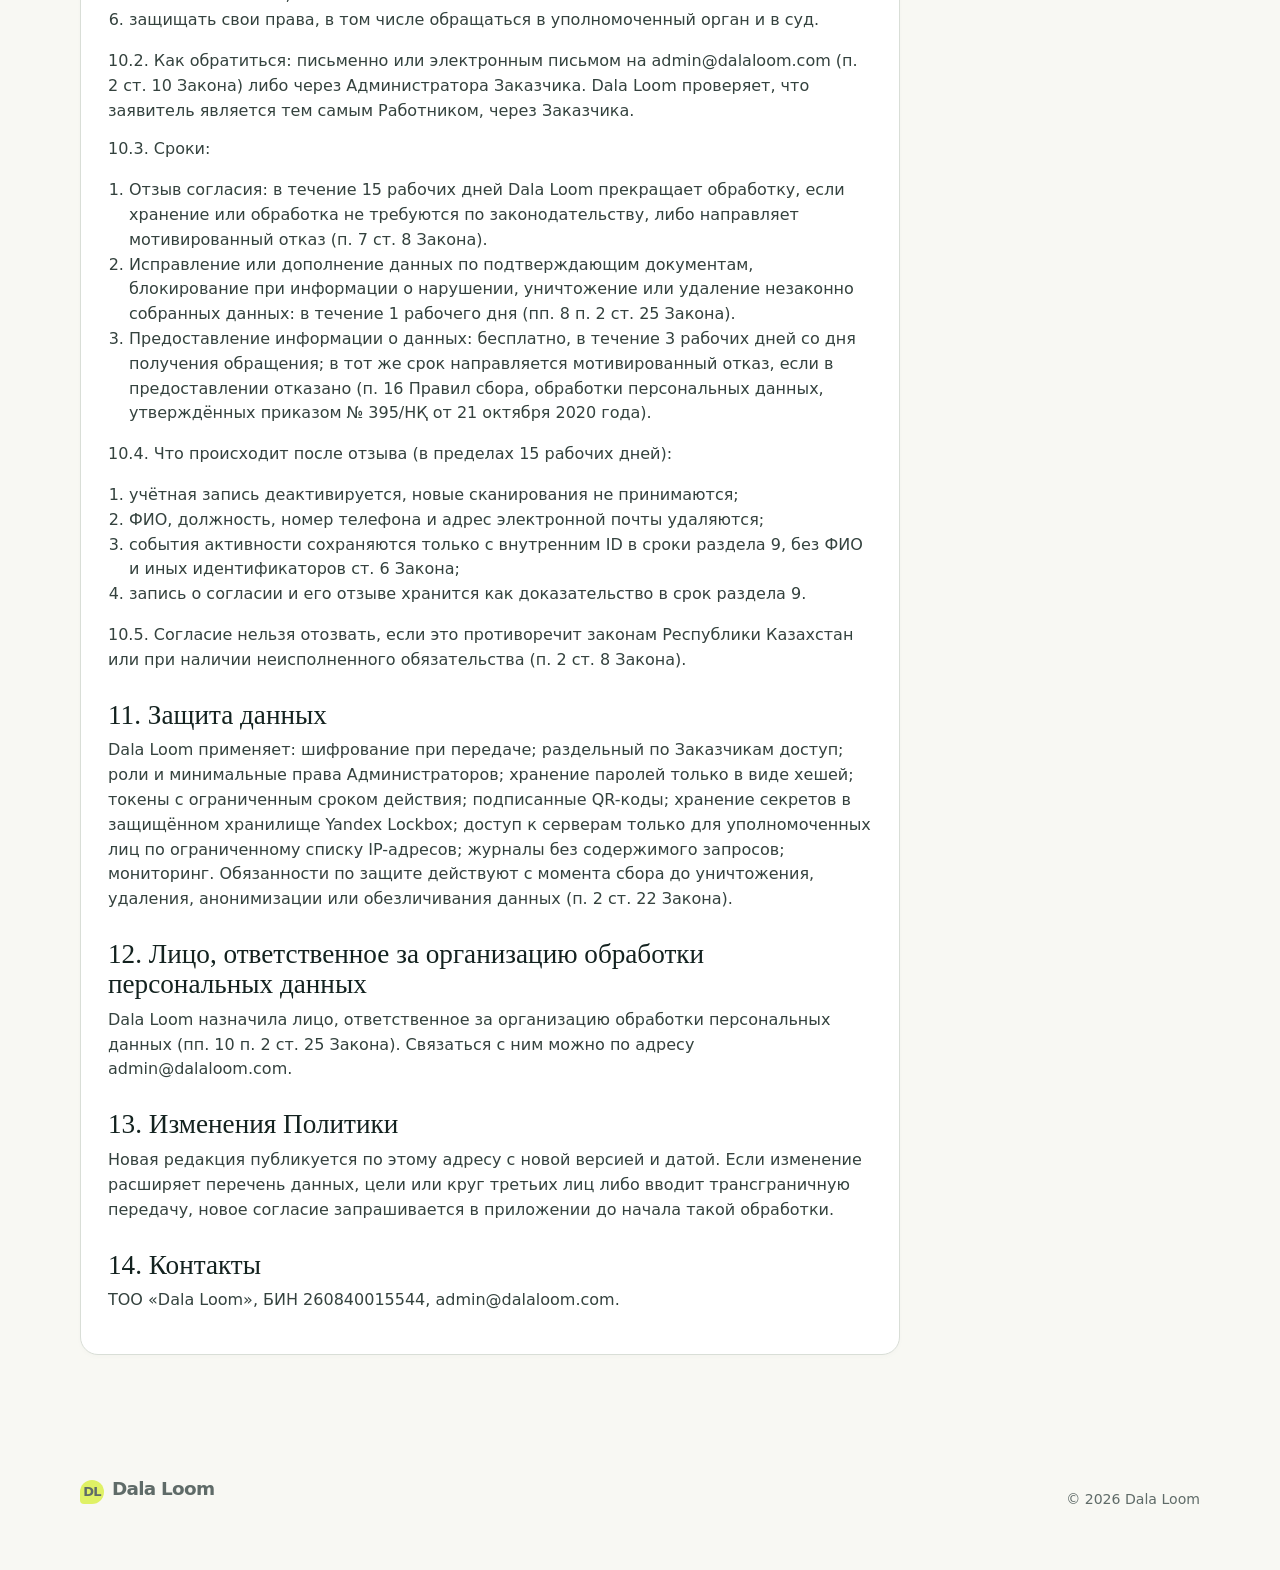
==== commit 5462ce6b: "Publish Russian QRda privacy policy version 2026-11-23 Replace the English policy with the Russian p" ====
--- a/apps/qrda/privacy/index.html
+++ b/apps/qrda/privacy/index.html
@@ -1,10 +1,10 @@
 <!doctype html>
-<html lang="en">
+<html lang="ru">
 <head>
   <meta charset="utf-8">
   <meta name="viewport" content="width=device-width,initial-scale=1">
-  <meta name="description" content="QRda privacy policy.">
-  <title>QRda Privacy Policy — Dala Loom</title>
+  <meta name="description" content="Политика ТОО «Dala Loom» в отношении сбора, обработки и защиты персональных данных в сервисе QRda.">
+  <title>Политика конфиденциальности QRda | Dala Loom</title>
   <link rel="stylesheet" href="../../../assets/styles.css">
 </head>
 <body>
@@ -14,62 +14,259 @@
       <div class="nav-links"><a href="/">Home</a><a href="/apps/">Apps</a></div>
     </nav>
     <main class="privacy">
-      <div class="eyebrow">QRda · Legal</div>
-      <h1>Privacy policy</h1>
-      <p class="lead">How QRda processes personal data for workplace activity records.</p>
-      <p class="number">Effective date and policy version: September 12, 2026</p>
+      <div class="eyebrow">QRda · Правовая информация</div>
+      <h1>Политика конфиденциальности</h1>
+      <p class="lead">Политика ТОО «Dala Loom» в отношении сбора, обработки и защиты персональных данных в сервисе QRda</p>
+      <p class="number">Версия 2026-11-23, действует с 23 ноября 2026 года.</p>
       <article class="policy-card">
-        <h2>Who is responsible</h2>
-        <p><strong>Data operator:</strong> ТОО Dala Loom, BIN 260840015544 (“Dala Loom”, “we”, or “us”).</p>
-        <p>Dala Loom provides QRda to customer organizations. The customer organization supplies employee records, configures workplace activities, and authorizes its administrators. Depending on the processing activity and the applicable agreement, Dala Loom and the customer organization may each have responsibilities under Kazakhstan personal-data law.</p>
-        <p>Privacy contact: <a href="mailto:admin@dalaloom.com">admin@dalaloom.com</a>.</p>
-
-        <h2>Scope</h2>
-        <p>This policy applies to the QRda mobile app, its Dala Loom-hosted backend, and the QRda administrative portal. QRda is a workplace service for authorized personnel and is not intended for children.</p>
-
-        <h2>Personal data we process</h2>
-        <ul>
-          <li><strong>Organization and employee data:</strong> organization ID, employee ID, tab or pass ID, name, position, account status, and workplace association.</li>
-          <li><strong>Authentication data:</strong> login identifiers, encrypted or hashed administrative credentials, authentication tokens, session expiry, and related security records.</li>
-          <li><strong>Activity records:</strong> scan ID, employee ID, registered QR-code ID, activity type and tag, applicable rule, workplace location, scan date and time, outcome, and the message returned by the service.</li>
-          <li><strong>Consent evidence:</strong> consent-event ID, policy version, selected language, date and time, device operating system, and IP address.</li>
-          <li><strong>Local app data:</strong> the mobile app stores its authentication token and saved organization/login identifiers in device secure storage and stores the selected language on the device.</li>
-        </ul>
-        <p>The app requests camera access only to read QR codes. Camera frames are processed on the device; QRda does not store or transmit photos, video, or audio.</p>
-
-        <h2>Why and how we use data</h2>
-        <p>We collect, record, organize, store, update, retrieve, use, provide authorized access to, block, anonymize, and delete personal data as necessary to:</p>
-        <ul>
-          <li>authenticate users and administer authorized accounts;</li>
-          <li>verify and record cafeteria visits or other activities configured by the customer organization;</li>
-          <li>apply activity rules, prevent duplicate or unauthorized scans, and return a clear result;</li>
-          <li>provide tenant-scoped records and reports to authorized customer administrators;</li>
-          <li>secure, maintain, troubleshoot, audit, and improve the reliability of QRda; and</li>
-          <li>comply with applicable law and establish, exercise, or defend legal claims.</li>
-        </ul>
-        <p>QRda does not use personal data for advertising, behavioral tracking, data brokerage, or automated decisions that create, change, or terminate a user’s legal rights.</p>
-
-        <h2>Legal basis and consent</h2>
-        <p>Where consent is required, QRda asks the identified employee to accept a versioned consent before activity records can be submitted. We record evidence of that action. A customer organization may also have an independent legal basis for processing employment or operational records. Refusing or withdrawing consent prevents further use of QRda where consent is the applicable basis; the customer organization should provide information about any alternative process.</p>
-
-        <h2>Access and service providers</h2>
-        <p>Personal data may be accessed only by authorized Dala Loom personnel, authorized administrators of the relevant customer organization, and contracted service providers acting under instructions and confidentiality obligations. The current architecture uses Yandex Cloud infrastructure, including Yandex Managed Service for YDB, in Kazakhstan. We do not sell personal data or share it with third parties for their own marketing.</p>
-
-        <h2>Storage location, public sources, and cross-border transfers</h2>
-        <p>The current QRda architecture stores operational personal data in a database located in the Republic of Kazakhstan. It does not publish personal data in publicly accessible sources and does not transfer operational personal data outside Kazakhstan. If this changes, Dala Loom will update this policy and obtain separate consent or establish another lawful basis where required before the new processing begins.</p>
-
-        <h2>Retention and deletion</h2>
-        <p>We retain account and activity data only while needed for the stated purposes, the customer relationship, applicable retention requirements, and the establishment, exercise, or defense of legal claims. Consent and activity records may be kept as immutable audit evidence for the applicable retention period. When data is no longer required, it is deleted or anonymized. Device-side tokens and saved login identifiers are removed when the app’s local data is cleared; signing out removes the authentication token.</p>
-
-        <h2>Your rights</h2>
-        <p>Subject to Kazakhstan law, a person may request confirmation and information about processing, access to their data, correction or supplementation, blocking, deletion where processing is unlawful or no longer required, and withdrawal of consent. A person may also complain to the competent authority or a court.</p>
-        <p>Send a request to <a href="mailto:admin@dalaloom.com">admin@dalaloom.com</a> or contact the administrator of your customer organization. We may need to verify identity and coordinate with the customer organization before acting. Following withdrawal, processing will stop within the period required by law unless continued storage or processing is legally required.</p>
-
-        <h2>Security</h2>
-        <p>We use organizational and technical safeguards designed to protect personal data, including encrypted network transport, authenticated and tenant-scoped access, limited administrative permissions, signed QR payloads, protected secret storage, audit records, and infrastructure monitoring. No system can guarantee absolute security.</p>
-
-        <h2>Changes to this policy</h2>
-        <p>We may update this policy to reflect changes in QRda, its data flows, or legal requirements. The effective date and version above will be updated. If a change requires renewed consent, QRda will request it before processing under the new terms.</p>
+        <h2>1. Общие положения</h2>
+        <p>1.1. Политика принята во исполнение пп. 1-1 п. 2 ст. 25 Закона Республики Казахстан от 21 мая 2013 года № 94-V «О персональных данных и их защите» (далее: Закон) с учётом Цифрового кодекса Республики Казахстан и Трудового кодекса Республики Казахстан. Она определяет, какие данные обрабатываются в сервисе QRda, кем, зачем, где, как долго и как они удаляются.</p>
+        <p>1.2. Политика распространяется на мобильное приложение QRda, серверную часть QRda и административный портал QRda.</p>
+        <p>1.3. QRda предназначен для работников организаций-заказчиков и не предназначен для детей.</p>
+        <h2>2. Термины</h2>
+        <p>2.1. Термины Закона используются в значениях статьи 1 Закона:</p>
+        <div class="table-scroll">
+          <table>
+            <thead><tr><th>Термин</th><th>Значение по Закону</th></tr></thead>
+            <tbody>
+              <tr><td>Персональные данные</td><td>сведения или совокупность сведений о субъекте персональных данных, дополненные одним или несколькими идентификаторами персональных данных (пп. 2 ст. 1)</td></tr>
+              <tr><td>Идентификатор персональных данных</td><td>информация, позволяющая идентифицировать субъекта персональных данных или связать отдельные наборы данных о нём в совокупность сведений, позволяющих идентифицировать данного субъекта (пп. 14-1 ст. 1). Перечень идентификаторов установлен ст. 6: ФИО в совокупности, ИИН, изображение лица, биометрический вектор лица</td></tr>
+              <tr><td>Субъект</td><td>физическое лицо, к которому относятся персональные данные (пп. 16 ст. 1)</td></tr>
+              <tr><td>Собственник</td><td>государственный орган, физическое и (или) юридическое лицо, реализующие право владения, пользования и распоряжения базой и (или) цифровым объектом, содержащим персональные данные (пп. 9 ст. 1)</td></tr>
+              <tr><td>Оператор</td><td>государственный орган, физическое и (или) юридическое лицо, осуществляющие сбор, обработку и защиту персональных данных (пп. 10 ст. 1)</td></tr>
+              <tr><td>Третье лицо</td><td>лицо, не являющееся субъектом, собственником и (или) оператором, но связанное с ними обстоятельствами или правоотношениями по сбору, обработке и защите персональных данных (пп. 17 ст. 1)</td></tr>
+              <tr><td>Сбор</td><td>действия, направленные на получение персональных данных (пп. 5 ст. 1)</td></tr>
+              <tr><td>Обработка</td><td>действия, направленные на накопление, хранение, изменение, дополнение, использование, распространение, обезличивание, анонимизацию, блокирование, уничтожение и удаление персональных данных (пп. 12 ст. 1)</td></tr>
+              <tr><td>Накопление</td><td>действия по систематизации персональных данных путём их внесения в базу и (или) цифровой объект, содержащий персональные данные (пп. 4 ст. 1)</td></tr>
+              <tr><td>Хранение</td><td>действия по обеспечению целостности, конфиденциальности и доступности персональных данных (пп. 14 ст. 1)</td></tr>
+              <tr><td>Использование</td><td>действия с персональными данными, направленные на реализацию целей деятельности собственника, оператора и третьего лица (пп. 13 ст. 1)</td></tr>
+              <tr><td>Распространение</td><td>действия, в результате которых происходит передача персональных данных или предоставление доступа к ним определённому лицу или кругу лиц (пп. 15 ст. 1)</td></tr>
+              <tr><td>Распространение в общедоступных источниках</td><td>действия, в результате которых доступ к персональным данным предоставляется неограниченному кругу лиц (пп. 3-2 ст. 1)</td></tr>
+              <tr><td>Трансграничная передача</td><td>передача персональных данных на территорию иностранных государств (п. 1 ст. 16)</td></tr>
+              <tr><td>Блокирование</td><td>действия по временному прекращению сбора, накопления, изменения, дополнения, использования, распространения, обезличивания, уничтожения и удаления персональных данных (пп. 3 ст. 1)</td></tr>
+              <tr><td>Обезличивание</td><td>действия, в результате которых определение принадлежности персональных данных субъекту невозможно (пп. 7 ст. 1)</td></tr>
+              <tr><td>Анонимизация</td><td>действия, направленные на необратимое преобразование идентификаторов персональных данных, в результате которых определение принадлежности персональных данных субъекту невозможно (пп. 2-5 ст. 1)</td></tr>
+              <tr><td>Уничтожение</td><td>действия, в результате которых невозможно восстановить персональные данные (пп. 6 ст. 1)</td></tr>
+              <tr><td>Удаление</td><td>действия, направленные на исключение персональных данных из цифрового объекта, в результате которых невозможно восстановить персональные данные (пп. 2-4 ст. 1)</td></tr>
+            </tbody>
+          </table>
+        </div>
+        <p>2.2. Термины сервиса QRda:</p>
+        <div class="table-scroll">
+          <table>
+            <thead><tr><th>Термин</th><th>Значение</th></tr></thead>
+            <tbody>
+              <tr><td>QRda (Сервис)</td><td>сервис регистрации рабочей активности сканированием QR-кодов: мобильное приложение, серверная часть и административный портал. Цифровой объект, собственником которого является Dala Loom</td></tr>
+              <tr><td>Dala Loom</td><td>ТОО «Dala Loom», БИН 260840015544, собственник и оператор цифрового объекта QRda</td></tr>
+              <tr><td>Заказчик (Работодатель)</td><td>юридическое лицо или индивидуальный предприниматель, заключивший с Dala Loom договор на использование QRda для своих работников</td></tr>
+              <tr><td>Работник (Пользователь)</td><td>работник Заказчика, который пользуется мобильным приложением QRda; субъект персональных данных</td></tr>
+              <tr><td>Администратор Заказчика</td><td>работник Заказчика, которому Заказчик предоставил доступ к административному порталу QRda с ролью «администратор» (просмотр и изменение) или «сотрудник» (только просмотр)</td></tr>
+              <tr><td>ID организации</td><td>номер, присвоенный Заказчику в QRda; Работник вводит его при входе</td></tr>
+              <tr><td>Внутренний ID</td><td>табельный номер, номер пропуска или иной номер, присвоенный Работнику Заказчиком</td></tr>
+              <tr><td>Учётная запись</td><td>запись о Работнике в QRda: ID организации, внутренний ID, ФИО, должность и статус, внесённые Заказчиком</td></tr>
+              <tr><td>Учётные данные администратора</td><td>адрес электронной почты и пароль Администратора Заказчика; пароль хранится только в виде хеша</td></tr>
+              <tr><td>Идентификация</td><td>установление учётной записи, которой соответствует вход: для Работника по паре «ID организации и внутренний ID», для Администратора по адресу электронной почты</td></tr>
+              <tr><td>Аутентификация</td><td>подтверждение права на вход, после которого сервер выдаёт токен</td></tr>
+              <tr><td>Токен аутентификации</td><td>подписанная сервером строка с ограниченным сроком действия (7 дней для Работника, 8 часов для Администратора), подтверждающая вход</td></tr>
+              <tr><td>QR-код</td><td>код, размещённый Заказчиком на рабочем месте (например, в столовой), обозначающий вид активности и место</td></tr>
+              <tr><td>Событие активности</td><td>запись о том, что Работник отсканировал QR-код: дата, время, место, вид активности и результат</td></tr>
+              <tr><td>Запись о согласии</td><td>неизменяемая запись о том, что Работник принял определённую версию согласия</td></tr>
+              <tr><td>Поставщик инфраструктуры</td><td>ТОО «Облачные Сервисы Казахстан» (Yandex Cloud), БИН 210140006471: предоставляет Dala Loom серверы и базу данных в Республике Казахстан</td></tr>
+            </tbody>
+          </table>
+        </div>
+        <h2>3. Участники и распределение ответственности</h2>
+        <h3>3.1. Кто есть кто</h3>
+        <div class="table-scroll">
+          <table>
+            <thead><tr><th>Участник</th><th>Роль по Закону</th><th>Что делает с данными</th></tr></thead>
+            <tbody>
+              <tr><td>Работник</td><td>Субъект</td><td>Даёт или отзывает согласие, входит в приложение, сканирует QR-коды</td></tr>
+              <tr><td>Заказчик (Работодатель)</td><td>Собственник и оператор персональных данных своих работников в своих системах; источник данных для QRda и получатель отчётов из QRda</td><td>Вносит в QRda внутренний ID, ФИО и должность Работника; через Администраторов просматривает учётные записи и отчёты своих работников</td></tr>
+              <tr><td>Dala Loom</td><td>Собственник и оператор цифрового объекта QRda</td><td>Собирает, хранит и обрабатывает данные в QRda, обеспечивает защиту, ведёт записи о согласиях, исполняет запросы и отзывы</td></tr>
+              <tr><td>Поставщик инфраструктуры</td><td>Третье лицо, обрабатывающее данные по поручению Dala Loom</td><td>Предоставляет серверы и базу данных в Республике Казахстан; данные самостоятельно не использует</td></tr>
+            </tbody>
+          </table>
+        </div>
+        <h3>3.2. Кто кому и что передаёт</h3>
+        <ol>
+          <li>Заказчик передаёт Dala Loom: реквизиты Заказчика (наименование, БИН), внутренние ID, ФИО и должности работников, учётные данные своих Администраторов.</li>
+          <li>Работник передаёт Dala Loom: ID организации и внутренний ID при входе, согласие, сканирования QR-кодов. Устройство автоматически передаёт IP-адрес и операционную систему.</li>
+          <li>Если Работник не дал согласие, его учётная запись не используется для учёта активности, а данные удаляются по требованию Заказчика или Работника.</li>
+          <li>Dala Loom предоставляет Заказчику: доступ Администраторов к учётным записям и событиям активности работников только этого Заказчика.</li>
+          <li>Dala Loom передаёт Поставщику инфраструктуры: все данные QRda для хранения и технической обработки в Республике Казахстан.</li>
+          <li>Dala Loom предоставляет государственным органам: данные только по основаниям, прямо предусмотренным законами Республики Казахстан.</li>
+        </ol>
+        <h3>3.3. Ответственность Dala Loom</h3>
+        <ol>
+          <li>Обрабатывать данные в QRda только в целях и объёме, указанных в разделах 4 и 5.</li>
+          <li>Применять правовые, организационные и технические меры защиты (ст. 22 Закона), включая разделение данных разных Заказчиков.</li>
+          <li>Получать, хранить и представлять доказательство согласия (пп. 5 п. 2 ст. 25 Закона).</li>
+          <li>Рассматривать запросы и отзывы согласия в сроки раздела 10.</li>
+          <li>Удалять или анонимизировать данные в сроки раздела 9.</li>
+          <li>Уведомлять уполномоченный орган о нарушении безопасности персональных данных в течение одного рабочего дня с момента обнаружения (пп. 8 п. 2 ст. 25 Закона) и в тот же срок уведомлять затронутых Заказчиков.</li>
+          <li>Обеспечить договорные обязательства Поставщика инфраструктуры по конфиденциальности и хранению данных в Республике Казахстан.</li>
+        </ol>
+        <h3>3.4. Ответственность Заказчика (Работодателя)</h3>
+        <p>Передавая данные Работника в QRda, Заказчик гарантирует:</p>
+        <ol>
+          <li>наличие законного основания для передачи данных Работника в Dala Loom, в том числе согласия Работника на передачу третьим лицам, если оно требуется (п. 6 ст. 7 Закона; пп. 24 п. 2 ст. 23 Трудового кодекса РК), и информирование Работника о передаче;</li>
+          <li>достоверность внутреннего ID, ФИО и должности и их своевременное исправление;</li>
+          <li>что в QRda не вносятся данные сверх раздела 4, в частности ИИН, медицинские и биометрические данные;</li>
+          <li>что доступ к порталу получают только уполномоченные Администраторы, которые соблюдают конфиденциальность (п. 2 ст. 11 Закона), и что доступ уволенных Администраторов отключается в день увольнения;</li>
+          <li>что отчёты QRda используются только в целях раздела 5;</li>
+          <li>что Работнику, который не дал или отозвал согласие, предоставляется альтернативный порядок учёта без неблагоприятных последствий за сам отказ;</li>
+          <li>что отзывы и запросы Работников, поступившие Заказчику, передаются в Dala Loom не позднее следующего рабочего дня.</li>
+        </ol>
+        <p>Отчёты и иные данные, выгруженные Администраторами из QRda, Заказчик обрабатывает под свою ответственность.</p>
+        <h3>3.5. Ответственность Работника</h3>
+        <ol>
+          <li>Не передавать другим лицам свои данные для входа и не сканировать QR-коды за другого человека.</li>
+          <li>Сообщать Заказчику о неточностях в своих данных.</li>
+        </ol>
+        <h2>4. Перечень обрабатываемых данных</h2>
+        <p>4.1. <strong>Персональные данные Работника.</strong> Следующие сведения в QRda относятся к Работнику и обрабатываются как его персональные данные:</p>
+        <div class="table-scroll">
+          <table>
+            <thead><tr><th>№</th><th>Данные</th><th>Источник</th></tr></thead>
+            <tbody>
+              <tr><td>1</td><td>Фамилия, имя, отчество (при наличии)</td><td>Заказчик</td></tr>
+              <tr><td>2</td><td>Должность</td><td>Заказчик</td></tr>
+              <tr><td>3</td><td>Внутренний ID</td><td>Заказчик</td></tr>
+              <tr><td>4</td><td>Статус учётной записи, даты создания и изменения</td><td>Сервис</td></tr>
+              <tr><td>5</td><td>События активности: вид активности, место, дата и время, результат проверки и служебное сообщение</td><td>Сервис при сканировании</td></tr>
+              <tr><td>6</td><td>Запись о согласии: версия и язык текста, реквизиты Заказчика, дата и время, операционная система устройства, IP-адрес</td><td>Сервис и устройство</td></tr>
+              <tr><td>7</td><td>Записи технических журналов сервера, содержащие ID Работника: дата и время запроса, маршрут, результат</td><td>Сервис</td></tr>
+              <tr><td>8</td><td>Номер телефона и адрес электронной почты Работника (при наличии)</td><td>Заказчик или Работник</td></tr>
+            </tbody>
+          </table>
+        </div>
+        <p>Внутренний ID не входит в перечень идентификаторов ст. 6 Закона, однако Заказчик может по нему установить Работника, поэтому Dala Loom защищает его как персональные данные. По той же причине как персональные данные защищаются IP-адрес и сведения об устройстве, если они связаны с учётной записью.</p>
+        <p>4.2. <strong>Технические данные.</strong> Эти данные нужны для работы Сервиса:</p>
+        <ol>
+          <li>ID организации, наименование и БИН Заказчика;</li>
+          <li>ID и содержимое QR-кодов, места, виды активности, правила;</li>
+          <li>ID сканирования, ID записи о согласии, служебные ID запросов;</li>
+          <li>токены аутентификации (содержат внутренний ID и ID организации, но не ФИО);</li>
+          <li>учётные данные Администраторов (адрес электронной почты, роль, хеш пароля). Сервис не хранит ФИО Администраторов. Адрес электронной почты Администратора защищается как персональные данные.</li>
+        </ol>
+        <p>4.3. <strong>Данные на устройстве Работника.</strong> Токен, ID организации и внутренний ID хранятся в защищённом хранилище устройства; выбранный язык хранится на устройстве. Эти данные не передаются Dala Loom, кроме как при входе и запросах к Сервису.</p>
+        <p>4.4. <strong>Что Сервис не собирает:</strong> ИИН, данные удостоверения личности, изображение лица и биометрические данные, фото, видео, аудио, геолокацию устройства, контакты из адресной книги устройства, сведения о здоровье, диагнозах и медицинских осмотрах. Камера используется только для считывания QR-кода на устройстве; кадры не сохраняются и не передаются.</p>
+        <h2>5. Цели обработки</h2>
+        <div class="table-scroll">
+          <table>
+            <thead><tr><th>Цель</th><th>Данные (№ из п. 4.1)</th></tr></thead>
+            <tbody>
+              <tr><td>Вход Работника и администрирование учётной записи</td><td>1, 2, 3, 4</td></tr>
+              <tr><td>Регистрация посещений и иной рабочей активности, настроенной Заказчиком</td><td>3, 5</td></tr>
+              <tr><td>Применение правил и защита от повторных и чужих сканирований</td><td>3, 5</td></tr>
+              <tr><td>Отчёты и сверки для Заказчика</td><td>1, 2, 3, 5</td></tr>
+              <tr><td>Безопасность, расследование инцидентов, разрешение споров</td><td>5, 6, 7</td></tr>
+              <tr><td>Доказательство согласия (пп. 5 п. 2 ст. 25 Закона)</td><td>6</td></tr>
+              <tr><td>Служебные сообщения: коды для восстановления PIN или входа, уведомления о безопасности учётной записи</td><td>3, 8</td></tr>
+            </tbody>
+          </table>
+        </div>
+        <p>Основание обработки: согласие Работника (п. 1 ст. 7 Закона). Номер телефона и адрес электронной почты используются только для служебных сообщений, на которые Работник даёт согласие в приложении. Служебные сообщения не содержат рекламы. Без согласия обработка осуществляется только в случаях ст. 9 Закона.</p>
+        <p>Данные не используются для рекламы, продажи и профилирования. Сервис не принимает автоматизированных решений, которые порождают, изменяют или прекращают права Работника (ст. 19-1 Закона): результат сканирования («принято» или «отклонено») является технической проверкой правил Заказчика и не является основанием для мер в отношении Работника без проверки человеком.</p>
+        <h2>6. Порядок выражения согласия</h2>
+        <p>6.1. Согласие даётся в электронной форме в мобильном приложении способом, позволяющим подтвердить его получение (п. 1 ст. 8 Закона):</p>
+        <ol>
+          <li>Заказчик создаёт учётную запись Работника: внутренний ID, ФИО и должность.</li>
+          <li>Работник устанавливает приложение и входит по ID организации и своему внутреннему ID.</li>
+          <li>Приложение показывает текст согласия со ссылкой на Политику.</li>
+          <li>Работник нажимает «Я согласен(на)» или «Я не согласен(на)».</li>
+          <li>Сервер сохраняет запись о согласии.</li>
+        </ol>
+        <p>6.2. Установка приложения и вход <strong>не являются</strong> согласием. Согласием является только нажатие «Я согласен(на)» на экране согласия.</p>
+        <p>6.3. Запись о согласии не изменяется. Каждая версия текста согласия хранится отдельно, поэтому всегда можно восстановить, какой именно текст был показан Работнику.</p>
+        <p>6.4. До получения согласия приложение не позволяет Работнику сканировать QR-коды.</p>
+        <p>6.5. При изменении условий обработки новое согласие запрашивается до начала обработки на новых условиях. Прежнее согласие продолжает действовать в пределах своего текста.</p>
+        <h2>7. Порядок обработки: от поступления до удаления</h2>
+        <div class="table-scroll">
+          <table>
+            <thead><tr><th>Этап</th><th>Что происходит</th><th>Где</th></tr></thead>
+            <tbody>
+              <tr><td>Поступление</td><td>Заказчик вносит внутренний ID, ФИО и должность через портал. Работник входит, даёт согласие и сканирует QR-коды через приложение. Передача только по зашифрованному каналу (HTTPS)</td><td>Портал и приложение, сервер QRda</td></tr>
+              <tr><td>Хранение</td><td>Записи хранятся в базе данных QRda раздельно по Заказчикам</td><td>Yandex Managed Service for YDB, зона kz1, Республика Казахстан</td></tr>
+              <tr><td>Технические журналы</td><td>Журналы запросов для безопасности и диагностики, без содержимого запросов, паролей и токенов</td><td>Сервер QRda (Казахстан) и Yandex Monium (Казахстан)</td></tr>
+              <tr><td>Использование</td><td>Проверка правил при сканировании; отчёты для Администраторов своего Заказчика</td><td>Сервер QRda</td></tr>
+              <tr><td>Доступ</td><td>Работник видит свои данные в приложении; Администратор видит данные только своего Заказчика; работники Dala Loom имеют доступ по служебной необходимости</td><td>Приложение, портал, сервер</td></tr>
+              <tr><td>На устройстве</td><td>Токен и сохранённые ID в защищённом хранилище устройства; токен удаляется при выходе</td><td>Устройство Работника</td></tr>
+              <tr><td>Удаление и анонимизация</td><td>По истечении сроков раздела 9 записи удаляются из базы. Если Заказчику нужна обезличенная статистика, внутренний ID в событиях заменяется необратимым случайным значением, а ФИО и должность удаляются</td><td>База данных QRda</td></tr>
+            </tbody>
+          </table>
+        </div>
+        <p>Если Dala Loom создаёт резервные копии базы данных, они хранятся в Республике Казахстан и перезаписываются не позднее чем через 30 дней, поэтому удалённые данные исчезают из резервных копий в течение 30 дней.</p>
+        <h2>8. Передача третьим лицам, общий доступ, публикация</h2>
+        <p>8.1. Доступ к данным имеют только: Работник (к своим данным); Администраторы его Заказчика; уполномоченные работники Dala Loom; Поставщик инфраструктуры в пределах технической обработки.</p>
+        <p>8.2. Государственным органам данные предоставляются только в случаях, предусмотренных законами Республики Казахстан (ст. 9 Закона).</p>
+        <p>8.3. Данные не продаются и не передаются третьим лицам для их собственных целей. Общего (открытого) доступа к данным нет. Данные не распространяются в общедоступных источниках (п. 3 ст. 7 Закона).</p>
+        <p>8.4. Трансграничная передача осуществляется на основании согласия Работника (п. 6 ст. 7, пп. 1 п. 3 ст. 16 Закона) на следующих условиях:</p>
+        <ol>
+          <li>основная база данных QRda находится в Республике Казахстан (п. 2 ст. 12 Закона); за рубеж передаются только копии данных;</li>
+          <li>цели: размещение на серверах, резервное копирование и техническая поддержка QRda, отправка служебных сообщений через WhatsApp (п. 8.5);</li>
+          <li>объём: не больше данных, перечисленных в п. 4.1, и только в объёме, необходимом для этих целей;</li>
+          <li>получатели: поставщики, связанные с Dala Loom договором о конфиденциальности и защите данных;</li>
+          <li>на дату этой редакции трансграничная передача не осуществляется; государства и получатели будут указаны здесь до начала передачи;</li>
+          <li>Работник может отдельно отозвать согласие на трансграничную передачу (пп. 5 п. 1 ст. 24 Закона); в этом случае его данные перестают передаваться за рубеж и удаляются у иностранных получателей в течение 15 рабочих дней (п. 7 ст. 8 Закона);</li>
+          <li>новое государство или получатель добавляются в этот перечень до начала передачи; если для них требуется новое согласие, оно запрашивается в приложении до начала передачи.</li>
+        </ol>
+        <p>8.5. Служебные сообщения (коды для восстановления PIN или входа, уведомления о безопасности учётной записи) могут направляться по электронной почте, SMS или через WhatsApp. При отправке через WhatsApp номер телефона и текст сообщения передаются компании Meta (WhatsApp); это трансграничная передача, которая осуществляется на основании согласия Работника (п. 8.4). На дату этой редакции служебные сообщения не направляются; провайдеры и государства будут указаны здесь до начала отправки.</p>
+        <p>Провайдеры получают только номер телефона или адрес электронной почты и текст служебного сообщения. Отзыв согласия прекращает отправку в течение 15 рабочих дней (п. 7 ст. 8 Закона).</p>
+        <p>8.6. Передача данных новым третьим лицам или для новых целей возможна только после изменения Политики и получения нового согласия Работника (п. 6 ст. 7, ст. 14 Закона).</p>
+        <h2>9. Сроки хранения и срок действия согласия</h2>
+        <div class="table-scroll">
+          <table>
+            <thead><tr><th>Данные</th><th>Срок хранения</th></tr></thead>
+            <tbody>
+              <tr><td>События активности</td><td>3 полных календарных года, начиная с 1 января года, следующего за годом события; затем удаление или анонимизация</td></tr>
+              <tr><td>ФИО и должность</td><td>Пока учётная запись активна. После деактивации: до удаления или анонимизации последнего события активности этого Работника, но не дольше 3 полных календарных лет после года деактивации</td></tr>
+              <tr><td>Внутренний ID и статус учётной записи</td><td>Столько же, сколько ФИО и должность</td></tr>
+              <tr><td>Номер телефона и адрес электронной почты</td><td>Пока учётная запись активна; удаление в течение 15 рабочих дней после отзыва согласия или деактивации учётной записи. Журнал отправленных служебных сообщений: 31 день</td></tr>
+              <tr><td>Запись о согласии</td><td>Весь период обработки на основании согласия и ещё 1 полный календарный год, начиная с 1 января года, следующего за годом её завершения</td></tr>
+              <tr><td>Технические журналы</td><td>На сервере 7 дней (журнал приложения) и 14 дней (журнал веб-сервера); в Yandex Monium 31 день</td></tr>
+              <tr><td>Учётные данные Администратора</td><td>Пока доступ активен; удаление в течение 30 дней после отключения</td></tr>
+              <tr><td>Данные на устройстве</td><td>Токен до выхода из приложения; остальные данные до очистки данных или удаления приложения</td></tr>
+              <tr><td>Все данные Заказчика после прекращения договора</td><td>Удаление или анонимизация в течение 90 дней, кроме записей о согласии, которые хранятся в сроки, указанные выше</td></tr>
+            </tbody>
+          </table>
+        </div>
+        <p>Срок хранения определяется датой достижения целей обработки (п. 2 ст. 12 Закона). Данные удаляются раньше при достижении целей, прекращении правоотношений (ст. 18 Закона), отзыве согласия (раздел 10) или по решению суда. Хранение дольше указанных сроков допускается только по прямому требованию закона или на время фактически ведущегося судебного разбирательства; на это время доступ к данным ограничивается.</p>
+        <p>Срок действия согласия: с момента его предоставления до отзыва, деактивации учётной записи или прекращения использования QRda Заказчиком, в зависимости от того, что наступит раньше (пп. 3 п. 4, п. 5 и 6 ст. 8 Закона).</p>
+        <h2>10. Права субъекта и отзыв согласия</h2>
+        <p>10.1. Работник вправе (ст. 24 Закона):</p>
+        <ol>
+          <li>знать о наличии у Dala Loom его персональных данных и получать информацию о факте, целях, источниках, способах сбора и обработки, перечне данных, сроках обработки и хранения;</li>
+          <li>требовать изменения и дополнения данных;</li>
+          <li>требовать блокирования и анонимизации данных при нарушении условий их сбора и обработки;</li>
+          <li>требовать уничтожения или удаления данных, собранных или обработанных с нарушением законодательства;</li>
+          <li>отозвать согласие;</li>
+          <li>защищать свои права, в том числе обращаться в уполномоченный орган и в суд.</li>
+        </ol>
+        <p>10.2. Как обратиться: письменно или электронным письмом на <a href="mailto:admin@dalaloom.com">admin@dalaloom.com</a> (п. 2 ст. 10 Закона) либо через Администратора Заказчика. Dala Loom проверяет, что заявитель является тем самым Работником, через Заказчика.</p>
+        <p>10.3. Сроки:</p>
+        <ol>
+          <li>Отзыв согласия: в течение 15 рабочих дней Dala Loom прекращает обработку, если хранение или обработка не требуются по законодательству, либо направляет мотивированный отказ (п. 7 ст. 8 Закона).</li>
+          <li>Исправление или дополнение данных по подтверждающим документам, блокирование при информации о нарушении, уничтожение или удаление незаконно собранных данных: в течение 1 рабочего дня (пп. 8 п. 2 ст. 25 Закона).</li>
+          <li>Предоставление информации о данных: бесплатно, в течение 3 рабочих дней со дня получения обращения; в тот же срок направляется мотивированный отказ, если в предоставлении отказано (п. 16 Правил сбора, обработки персональных данных, утверждённых приказом № 395/НҚ от 21 октября 2020 года).</li>
+        </ol>
+        <p>10.4. Что происходит после отзыва (в пределах 15 рабочих дней):</p>
+        <ol>
+          <li>учётная запись деактивируется, новые сканирования не принимаются;</li>
+          <li>ФИО, должность, номер телефона и адрес электронной почты удаляются;</li>
+          <li>события активности сохраняются только с внутренним ID в сроки раздела 9, без ФИО и иных идентификаторов ст. 6 Закона;</li>
+          <li>запись о согласии и его отзыве хранится как доказательство в срок раздела 9.</li>
+        </ol>
+        <p>10.5. Согласие нельзя отозвать, если это противоречит законам Республики Казахстан или при наличии неисполненного обязательства (п. 2 ст. 8 Закона).</p>
+        <h2>11. Защита данных</h2>
+        <p>Dala Loom применяет: шифрование при передаче; раздельный по Заказчикам доступ; роли и минимальные права Администраторов; хранение паролей только в виде хешей; токены с ограниченным сроком действия; подписанные QR-коды; хранение секретов в защищённом хранилище Yandex Lockbox; доступ к серверам только для уполномоченных лиц по ограниченному списку IP-адресов; журналы без содержимого запросов; мониторинг. Обязанности по защите действуют с момента сбора до уничтожения, удаления, анонимизации или обезличивания данных (п. 2 ст. 22 Закона).</p>
+        <h2>12. Лицо, ответственное за организацию обработки персональных данных</h2>
+        <p>Dala Loom назначила лицо, ответственное за организацию обработки персональных данных (пп. 10 п. 2 ст. 25 Закона). Связаться с ним можно по адресу <a href="mailto:admin@dalaloom.com">admin@dalaloom.com</a>.</p>
+        <h2>13. Изменения Политики</h2>
+        <p>Новая редакция публикуется по этому адресу с новой версией и датой. Если изменение расширяет перечень данных, цели или круг третьих лиц либо вводит трансграничную передачу, новое согласие запрашивается в приложении до начала такой обработки.</p>
+        <h2>14. Контакты</h2>
+        <p>ТОО «Dala Loom», БИН 260840015544, <a href="mailto:admin@dalaloom.com">admin@dalaloom.com</a>.</p>
       </article>
     </main>
     <footer class="footer">
--- a/assets/styles.css
+++ b/assets/styles.css
@@ -1 +1,2 @@
 :root{--ink:#13221f;--muted:#5f6b68;--paper:#f8f8f3;--line:#d9ded7;--green:#1b684c;--lime:#dff165;--card:#fff;--shadow:0 18px 45px rgba(19,34,31,.08)}*{box-sizing:border-box}html{scroll-behavior:smooth}body{margin:0;background:var(--paper);color:var(--ink);font:16px/1.55 Inter,ui-sans-serif,system-ui,-apple-system,BlinkMacSystemFont,"Segoe UI",sans-serif}a{color:inherit;text-decoration:none}.wrap{width:min(1120px,calc(100% - 40px));margin:auto}.nav{display:flex;align-items:center;justify-content:space-between;padding:24px 0}.brand{font-size:1.15rem;font-weight:800;letter-spacing:-.04em}.brand span{display:inline-grid;place-items:center;width:24px;height:24px;margin-right:8px;border-radius:50% 50% 50% 4px;background:var(--lime);font-size:13px;vertical-align:-1px}.nav-links{display:flex;gap:26px;color:var(--muted);font-size:.94rem}.nav-links a:hover,.nav-links a[aria-current=page]{color:var(--green)}.eyebrow{color:var(--green);font-size:.78rem;font-weight:800;letter-spacing:.12em;text-transform:uppercase}.hero{padding:90px 0 110px}.hero-grid{display:grid;grid-template-columns:1.15fr .85fr;gap:60px;align-items:end}.hero h1{max-width:760px;margin:16px 0 24px;font-family:Georgia,serif;font-size:clamp(3.25rem,7vw,6.6rem);font-weight:400;letter-spacing:-.065em;line-height:.95}.hero p{max-width:580px;color:var(--muted);font-size:1.13rem}.mark{min-height:330px;position:relative;overflow:hidden;border-radius:28px;background:var(--green)}.mark:before,.mark:after{position:absolute;content:"";border:1px solid rgba(255,255,255,.42);border-radius:50%}.mark:before{width:370px;height:370px;right:-85px;top:-105px}.mark:after{width:260px;height:260px;left:-80px;bottom:-130px}.mark i{position:absolute;right:39px;bottom:35px;color:var(--lime);font:400 9rem/.8 Georgia,serif}.button{display:inline-flex;align-items:center;gap:10px;margin-top:18px;padding:12px 18px;border-radius:999px;background:var(--green);color:white;font-weight:700;font-size:.92rem}.button:hover{background:#11523a}.section{padding:82px 0;border-top:1px solid var(--line)}.section-head{display:flex;justify-content:space-between;gap:30px;align-items:baseline;margin-bottom:34px}.section h2{margin:8px 0 0;font:400 clamp(2.25rem,4vw,3.5rem)/1 Georgia,serif;letter-spacing:-.05em}.section-intro{max-width:390px;color:var(--muted)}.values{display:grid;grid-template-columns:repeat(3,1fr);gap:18px}.value,.product,.policy-card{background:var(--card);border:1px solid var(--line);border-radius:18px;padding:27px;box-shadow:0 2px 5px rgba(20,30,20,.02)}.value b{display:block;margin-bottom:8px;font-size:1.08rem}.value p,.product p{margin:0;color:var(--muted)}.number{color:var(--green);font:700 .78rem/1 monospace}.product-grid{display:grid;grid-template-columns:repeat(2,1fr);gap:18px}.product{min-height:280px;display:flex;flex-direction:column;justify-content:space-between}.product.featured{background:var(--green);color:white}.product.featured p{color:#d4e2dc}.product .tag{font-size:.78rem;font-weight:800;letter-spacing:.08em;text-transform:uppercase;color:var(--green)}.featured .tag{color:var(--lime)}.product h3{margin:12px 0 8px;font:400 2.4rem/1 Georgia,serif;letter-spacing:-.05em}.arrow{font-size:1.5rem}.footer{padding:30px 0 45px;color:var(--muted);font-size:.88rem}.footer-inner{display:flex;justify-content:space-between;gap:20px}.page-head{padding:65px 0 58px;border-top:1px solid var(--line)}.page-head h1{margin:10px 0 0;font:400 clamp(3rem,6vw,5rem)/.95 Georgia,serif;letter-spacing:-.06em}.page-head p{max-width:600px;color:var(--muted);font-size:1.08rem}.product-page{padding:65px 0 90px}.product-lead{display:grid;grid-template-columns:1.1fr .9fr;gap:40px;padding:42px;border-radius:24px;background:var(--green);color:white}.product-lead h1{font:400 clamp(3rem,6vw,5.5rem)/.88 Georgia,serif;letter-spacing:-.07em;margin:13px 0}.product-lead p{max-width:460px;color:#d8e5df}.fact{border-top:1px solid rgba(255,255,255,.3);padding:14px 0}.fact span{display:block;color:var(--lime);font-size:.76rem;font-weight:800;letter-spacing:.1em;text-transform:uppercase}.fact b{font-size:1.03rem}.privacy{padding:55px 0 90px;max-width:820px}.privacy h1{margin:8px 0;font:400 clamp(3rem,6vw,5rem)/.95 Georgia,serif;letter-spacing:-.06em}.privacy .lead{color:var(--muted);font-size:1.08rem}.policy-card{margin-top:32px}.policy-card h2{margin:28px 0 8px;font:400 1.7rem/1.1 Georgia,serif}.policy-card h2:first-child{margin-top:0}.policy-card p{margin:0 0 14px;color:#34423e}.policy-card ul{padding-left:21px;color:#34423e}.notice{padding:18px 20px;border-left:3px solid var(--lime);background:#f3f7e9;color:#405049;font-size:.92rem}@media(max-width:720px){.wrap{width:min(100% - 32px,1120px)}.nav{padding:18px 0}.nav-links{gap:14px;font-size:.83rem}.hero{padding:60px 0 72px}.hero-grid,.product-lead{grid-template-columns:1fr;gap:30px}.mark{min-height:220px}.values,.product-grid{grid-template-columns:1fr}.section{padding:58px 0}.section-head{display:block}.footer-inner{display:block}.footer-inner p{margin:4px 0}.product-lead{padding:28px}.page-head{padding:50px 0}.privacy{padding-top:40px}}
+.policy-card .table-scroll{overflow-x:auto;margin:0 0 18px}.policy-card table{border-collapse:collapse;width:100%;font-size:.88rem}.policy-card th,.policy-card td{border:1px solid #d9ded7;padding:8px 10px;text-align:left;vertical-align:top;color:#34423e}.policy-card th{font-weight:700;color:#13221f}.policy-card h3{margin:22px 0 8px;font-size:1.1rem}.policy-card ol{padding-left:21px;color:#34423e}
